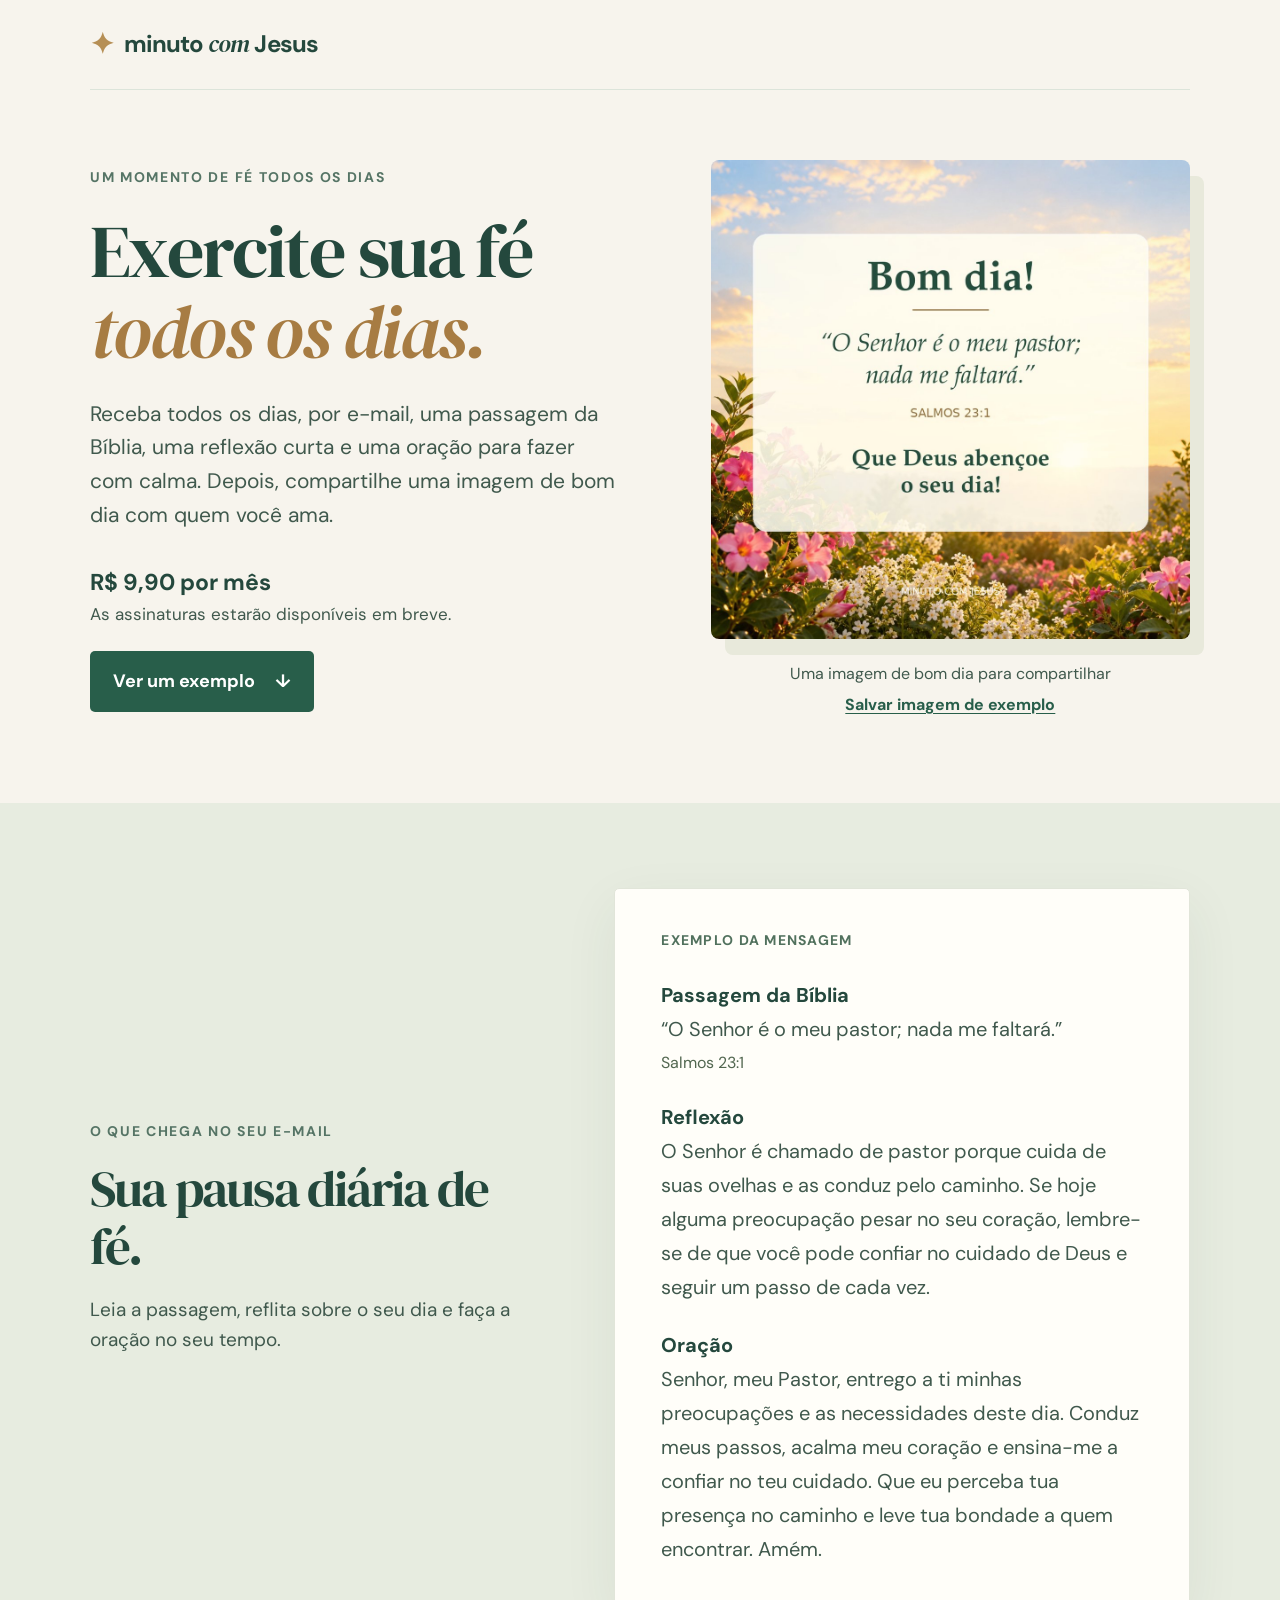
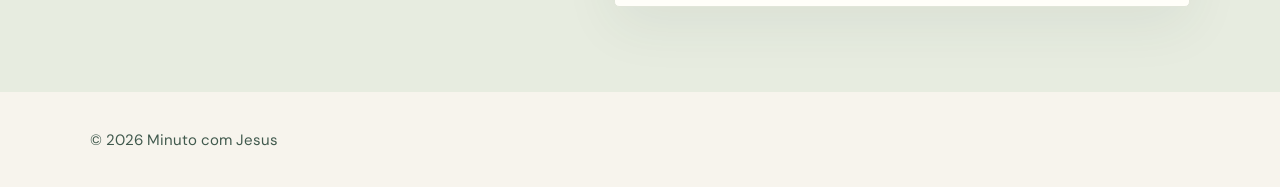
==== site/index.html @ 277a1d7e "Alinha reflexão e oração ao Salmo 23 e amplia exemplo" ====
<!doctype html>
<html lang="pt-BR">
<head>
  <meta charset="utf-8">
  <meta name="viewport" content="width=device-width, initial-scale=1">
  <meta name="theme-color" content="#f7f4ed">
  <meta name="description" content="Exercite sua fé todos os dias com uma passagem da Bíblia, reflexão, oração e imagem de bom dia por e-mail.">
  <meta property="og:type" content="website">
  <meta property="og:title" content="Minuto com Jesus — exercite sua fé todos os dias">
  <meta property="og:description" content="Todos os dias, um momento de fé por e-mail: passagem bíblica, reflexão, oração e imagem de bom dia para compartilhar.">
  <meta property="og:image" content="https://gvstt.github.io/minuto-com-jesus-site/assets/bom-dia-exemplo.jpg">
  <title>Minuto com Jesus — exercite sua fé todos os dias</title>
  <link rel="stylesheet" href="./style.css?v=3">
</head>
<body>
  <a class="skip" href="#conteudo">Ir para o conteúdo</a>
  <header class="header wrap">
    <a class="brand" href="#inicio" aria-label="Minuto com Jesus, início">
      <span class="brand-mark" aria-hidden="true">✦</span>
      <span>minuto <em>com</em> Jesus</span>
    </a>
  </header>

  <main id="conteudo">
    <section class="hero wrap" id="inicio" aria-labelledby="titulo">
      <div class="hero-copy">
        <p class="eyebrow">UM MOMENTO DE FÉ TODOS OS DIAS</p>
        <h1 id="titulo">Exercite sua fé <em>todos os dias.</em></h1>
        <p class="lead">Receba todos os dias, por e-mail, uma passagem da Bíblia, uma reflexão curta e uma oração para fazer com calma. Depois, compartilhe uma imagem de bom dia com quem você ama.</p>
      </div>

      <figure class="visual-preview">
        <img class="visual" src="./assets/bom-dia-exemplo.jpg" width="1080" height="1080" alt="Imagem de bom dia com flores ao amanhecer. O Senhor é o meu pastor; nada me faltará. Salmos 23:1. Que Deus abençoe o seu dia!">
        <figcaption>
          <span>Uma imagem de bom dia para compartilhar</span>
          <a href="./assets/bom-dia-exemplo.jpg" download="minuto-com-jesus-bom-dia.jpg">Salvar imagem de exemplo</a>
        </figcaption>
      </figure>

      <div class="offer">
        <p class="price">R$ 9,90 por mês</p>
        <p class="availability">As assinaturas estarão disponíveis em breve.</p>
        <a class="button" href="#exemplo">Ver um exemplo <span aria-hidden="true">↓</span></a>
      </div>
    </section>

    <section class="sample-section" id="exemplo" aria-labelledby="exemplo-titulo">
      <div class="wrap sample-layout">
        <div class="sample-intro">
          <p class="eyebrow">O QUE CHEGA NO SEU E-MAIL</p>
          <h2 id="exemplo-titulo">Sua pausa diária de fé.</h2>
          <p>Leia a passagem, reflita sobre o seu dia e faça a oração no seu tempo.</p>
        </div>
        <article class="sample-card" aria-label="Exemplo de passagem bíblica, reflexão e oração">
          <p class="sample-label">EXEMPLO DA MENSAGEM</p>
          <p><strong>Passagem da Bíblia</strong><br>“O Senhor é o meu pastor; nada me faltará.” <span class="verse-reference">Salmos 23:1</span></p>
          <p><strong>Reflexão</strong><br>O Senhor é chamado de pastor porque cuida de suas ovelhas e as conduz pelo caminho. Se hoje alguma preocupação pesar no seu coração, lembre-se de que você pode confiar no cuidado de Deus e seguir um passo de cada vez.</p>
          <p><strong>Oração</strong><br>Senhor, meu Pastor, entrego a ti minhas preocupações e as necessidades deste dia. Conduz meus passos, acalma meu coração e ensina-me a confiar no teu cuidado. Que eu perceba tua presença no caminho e leve tua bondade a quem encontrar. Amém.</p>
        </article>
      </div>
    </section>
  </main>

  <footer class="footer wrap">
    <span>© 2026 Minuto com Jesus</span>
  </footer>
</body>
</html>
---- site/style.css ----
@import url('https://fonts.googleapis.com/css2?family=DM+Sans:wght@400;500;600;700&family=DM+Serif+Display:ital@0;1&display=swap');

:root {
  --cream: #f7f4ed;
  --ink: #24483d;
  --muted: #40594d;
  --green: #285e4a;
  --sage: #e7ece0;
}
* { box-sizing: border-box; }
html { scroll-behavior: smooth; }
body {
  margin: 0;
  background: var(--cream);
  color: var(--ink);
  font-family: "DM Sans", Arial, sans-serif;
  line-height: 1.6;
}
a { color: inherit; }
.wrap { width: min(1100px, calc(100% - 48px)); margin-inline: auto; }
.skip { position: absolute; left: -9999px; top: 8px; z-index: 10; background: white; padding: 12px; }
.skip:focus { left: 8px; }
:focus-visible { outline: 3px solid #aa7b3b; outline-offset: 3px; }

.header { min-height: 90px; display: flex; align-items: center; border-bottom: 1px solid #dce4da; }
.brand { display: flex; align-items: center; gap: 11px; text-decoration: none; font-size: 24px; font-weight: 700; letter-spacing: -.04em; }
.brand em { font-family: "DM Serif Display", Georgia, serif; font-weight: 400; }
.brand-mark { color: #b68f55; font-size: 29px; }

.hero {
  display: grid;
  grid-template-columns: minmax(0, 1fr) minmax(0, .9fr);
  grid-template-areas: "copy visual" "offer visual";
  align-content: center;
  align-items: center;
  column-gap: 8%;
  padding-block: 70px 85px;
}
.hero-copy { grid-area: copy; align-self: end; }
.eyebrow { margin: 0; color: #557465; font-size: 14px; font-weight: 700; letter-spacing: .12em; }
h1, h2 { font-family: "DM Serif Display", Georgia, serif; font-weight: 400; letter-spacing: -.035em; }
h1 { max-width: 600px; margin: 24px 0 26px; font-size: clamp(58px, 6vw, 74px); line-height: 1.08; }
h1 em { color: #a77c43; font-weight: 400; }
.lead { max-width: 540px; margin: 0; color: var(--muted); font-size: 21px; line-height: 1.6; }
.visual-preview { grid-area: visual; min-width: 0; margin: 0; }
.visual { display: block; width: 100%; height: auto; aspect-ratio: 1; object-fit: cover; border-radius: 8px; box-shadow: 14px 16px 0 #e8e9db; }
.visual-preview figcaption { display: flex; flex-wrap: wrap; justify-content: center; gap: 5px 16px; margin-top: 22px; color: var(--muted); font-size: 16px; text-align: center; }
.visual-preview figcaption a { color: var(--green); font-weight: 700; text-underline-offset: 3px; }
.offer { grid-area: offer; align-self: start; margin-top: 32px; }
.price { margin: 0; font-size: 23px; font-weight: 700; }
.availability { margin: 0 0 23px; color: var(--muted); font-size: 17px; }
.button { display: inline-flex; align-items: center; gap: 20px; padding: 16px 23px; border-radius: 5px; background: var(--green); color: white; font-size: 18px; font-weight: 700; text-decoration: none; }
.button:hover, .button:focus-visible { background: #174b38; }

.sample-section { background: var(--sage); padding-block: 85px; }
.sample-layout { display: grid; grid-template-columns: .85fr 1.15fr; align-items: center; gap: 9%; }
.sample-intro h2 { margin: 18px 0; font-size: clamp(40px, 4vw, 56px); line-height: 1.13; }
.sample-intro > p:last-child { color: var(--muted); font-size: 19px; }
.sample-card { padding: 40px 46px; border: 1px solid #e1e5d9; border-radius: 5px; background: #fffef9; box-shadow: 0 18px 55px #24483d12; }
.sample-label { margin: 0 0 27px; color: #51715d; font-size: 14px; font-weight: 700; letter-spacing: .09em; }
.sample-card p:not(.sample-label) { margin: 0; color: var(--muted); font-size: 20px; line-height: 1.7; }
.sample-card p + p { margin-top: 24px !important; }
.sample-card strong { color: var(--ink); }
.verse-reference { display: block; margin-top: 3px; color: #526750; font-size: 16px; }
.footer { min-height: 95px; display: flex; align-items: center; color: var(--muted); font-size: 15px; }

@media (max-width: 850px) {
  .hero { grid-template-columns: 1fr; grid-template-areas: "copy" "visual" "offer"; gap: 0; padding-block: 58px 70px; }
  .hero-copy { align-self: auto; }
  .visual-preview { width: min(100%, 520px); justify-self: center; margin-top: 38px; }
  .offer { margin-top: 35px; }
  .sample-layout { grid-template-columns: 1fr; gap: 27px; }
  .sample-card { max-width: 680px; }
}
@media (max-width: 560px) {
  .wrap { width: calc(100% - 36px); }
  .header { min-height: 74px; }
  .brand { font-size: 20px; }
  .hero { padding-block: 43px 63px; }
  h1 { font-size: clamp(48px, 12vw, 62px); }
  .lead { font-size: 19px; }
  .visual { box-shadow: 9px 11px 0 #e8e9db; }
  .visual-preview figcaption { font-size: 17px; }
  .offer { margin-top: 32px; }
  .sample-section { padding-block: 65px; }
  .sample-intro h2 { font-size: 42px; }
  .sample-card { padding: 30px 27px; }
  .sample-card p:not(.sample-label) { font-size: 19px; }
  .footer { min-height: 75px; }
}
@media (prefers-reduced-motion: reduce) {
  html { scroll-behavior: auto; }
}
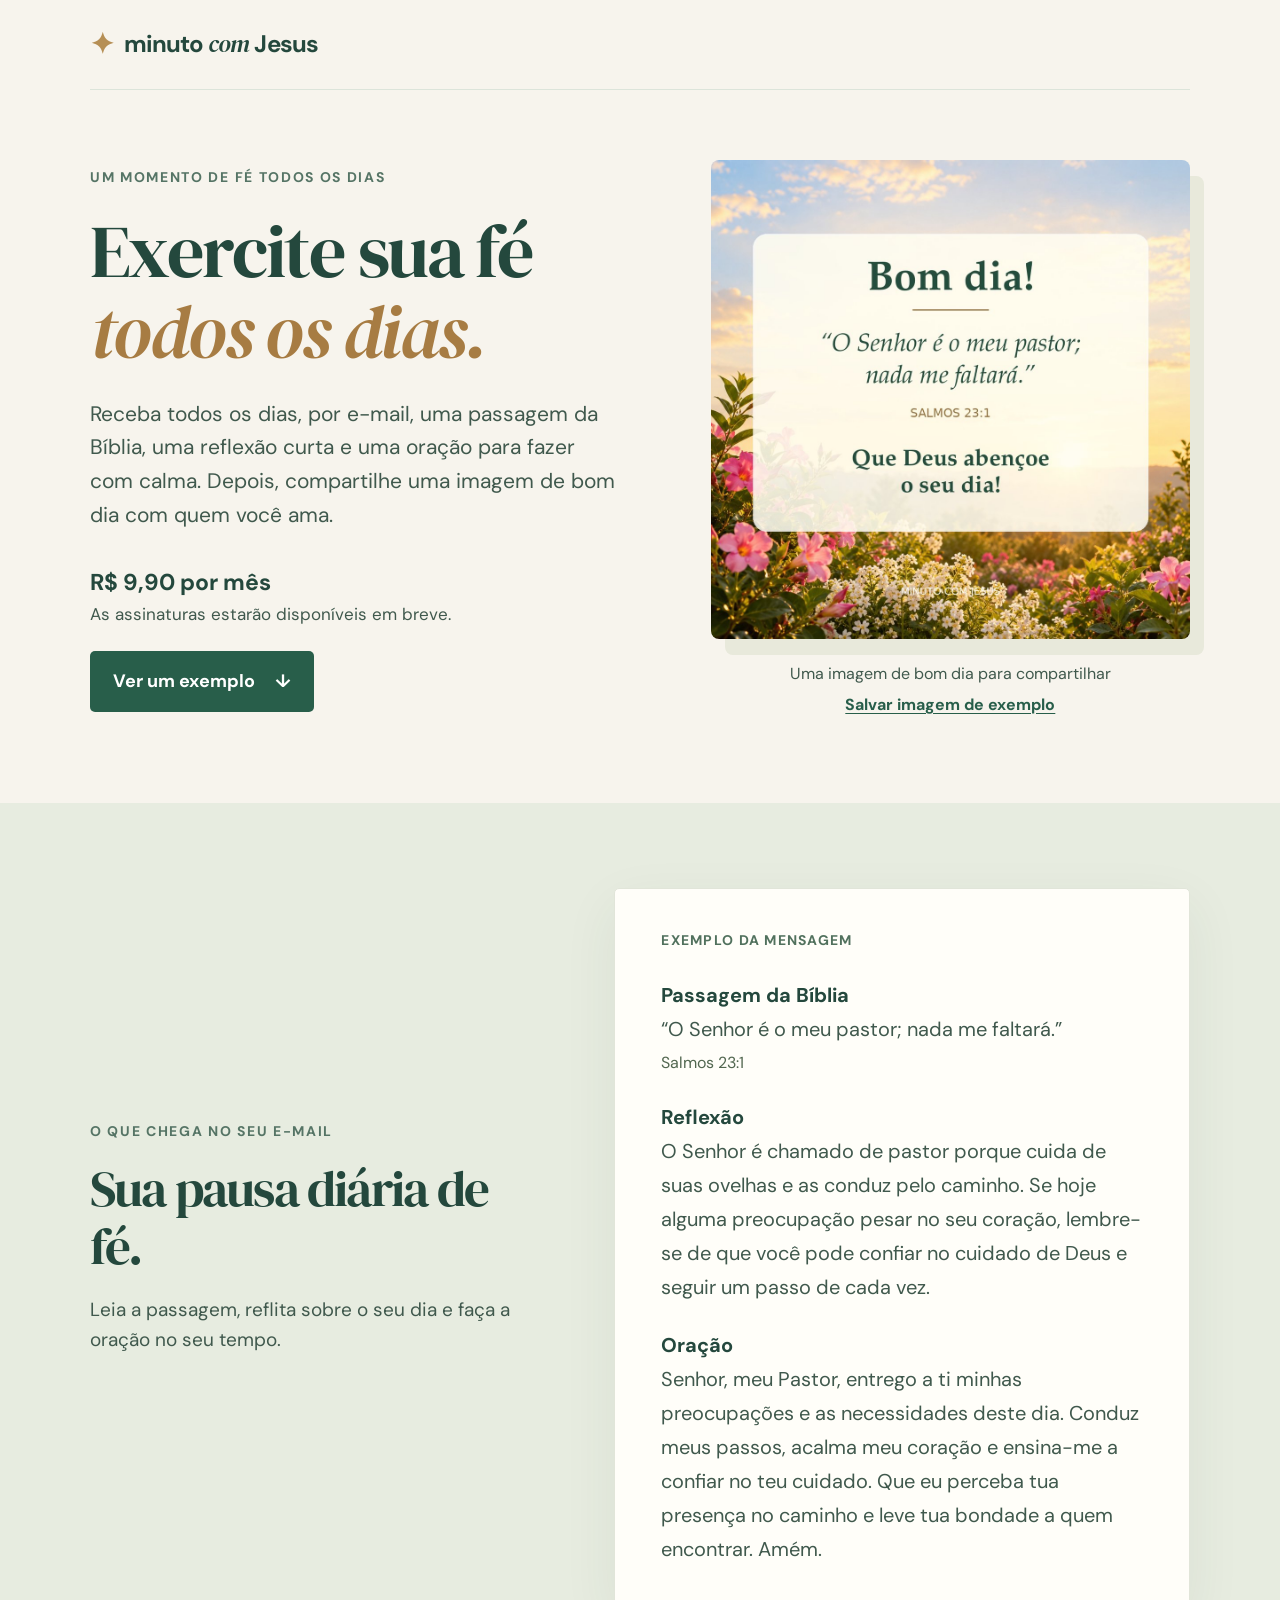
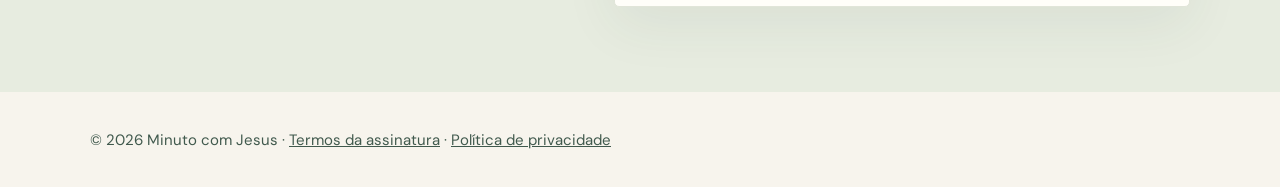
==== commit ff546849: "Publicar termos e privacidade com identificação autorizada" ====
--- a/site/index.html
+++ b/site/index.html
@@ -62,7 +62,7 @@
   </main>
 
   <footer class="footer wrap">
-    <span>© 2026 Minuto com Jesus</span>
+    <span>© 2026 Minuto com Jesus · <a href="termos.html">Termos da assinatura</a> · <a href="privacidade.html">Política de privacidade</a></span>
   </footer>
 </body>
 </html>
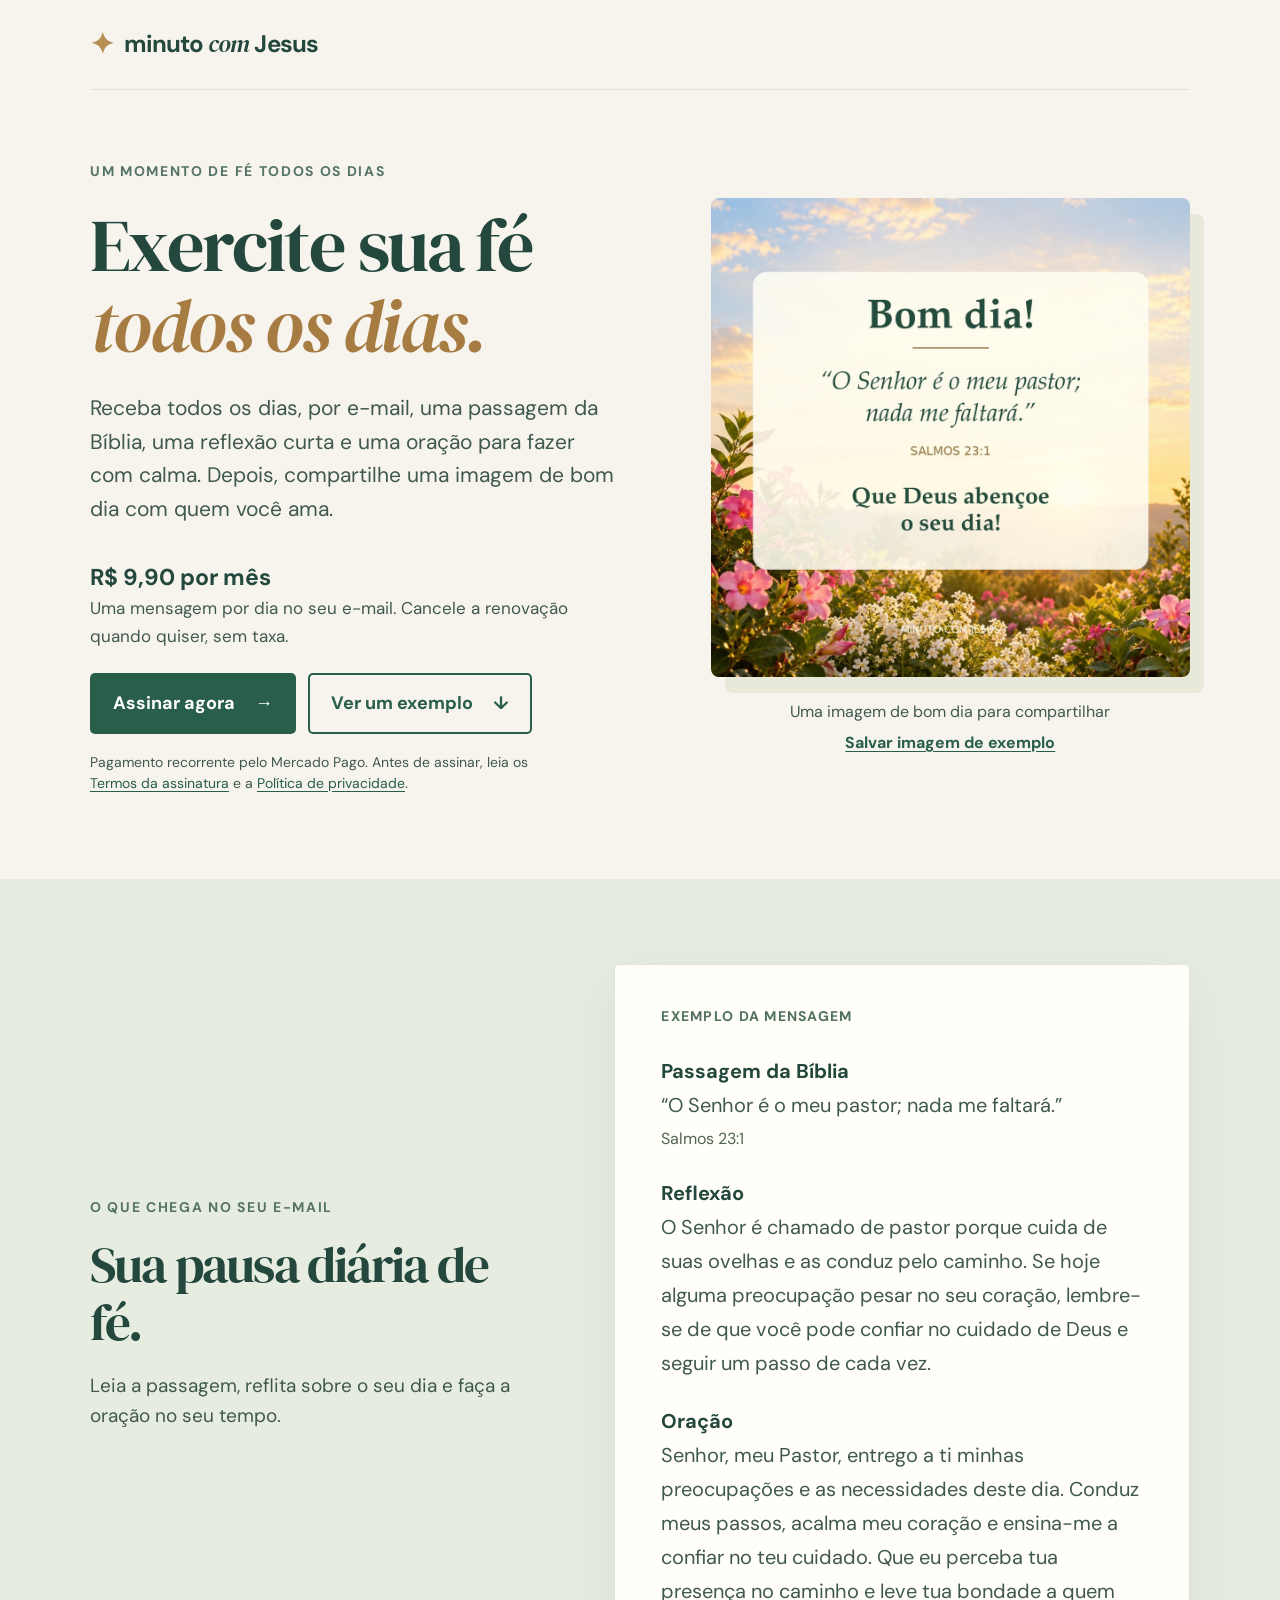
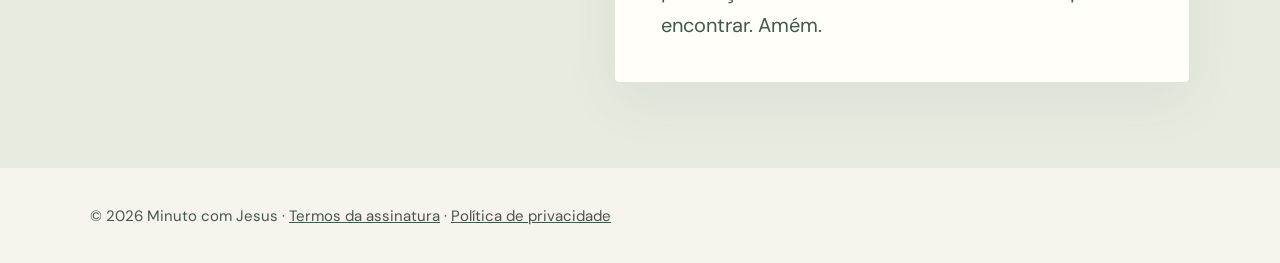
==== commit 5dbeff46: "Botão de assinar na página inicial (não publicar antes da abertura) Co-Authored-By: Claude Opus 5.5 " ====
--- a/site/index.html
+++ b/site/index.html
@@ -10,7 +10,7 @@
   <meta property="og:description" content="Todos os dias, um momento de fé por e-mail: passagem bíblica, reflexão, oração e imagem de bom dia para compartilhar.">
   <meta property="og:image" content="https://gvstt.github.io/minuto-com-jesus-site/assets/bom-dia-exemplo.jpg">
   <title>Minuto com Jesus — exercite sua fé todos os dias</title>
-  <link rel="stylesheet" href="./style.css?v=3">
+  <link rel="stylesheet" href="./style.css?v=4">
 </head>
 <body>
   <a class="skip" href="#conteudo">Ir para o conteúdo</a>
@@ -39,8 +39,12 @@
 
       <div class="offer">
         <p class="price">R$ 9,90 por mês</p>
-        <p class="availability">As assinaturas estarão disponíveis em breve.</p>
-        <a class="button" href="#exemplo">Ver um exemplo <span aria-hidden="true">↓</span></a>
+        <p class="availability">Uma mensagem por dia no seu e-mail. Cancele a renovação quando quiser, sem taxa.</p>
+        <div class="actions">
+          <a class="button" href="https://jaas-assinaturas-production.jaas-cadastro-test.workers.dev/cadastro">Assinar agora <span aria-hidden="true">→</span></a>
+          <a class="button button-secondary" href="#exemplo">Ver um exemplo <span aria-hidden="true">↓</span></a>
+        </div>
+        <p class="fine-print">Pagamento recorrente pelo Mercado Pago. Antes de assinar, leia os <a href="termos.html">Termos da assinatura</a> e a <a href="privacidade.html">Política de privacidade</a>.</p>
       </div>
     </section>
 
--- a/site/style.css
+++ b/site/style.css
@@ -1,5 +1,7 @@
-@import url('https://fonts.googleapis.com/css2?family=DM+Sans:wght@400;500;600;700&family=DM+Serif+Display:ital@0;1&display=swap');
-
+/* Fontes servidas pelo próprio site (A19): nenhuma requisição a terceiros antes do cadastro. Licença OFL em assets/fonts/. */
+@font-face{font-family:"DM Sans";font-style:normal;font-weight:100 1000;font-display:swap;src:url(assets/fonts/dm-sans-latin-wght-normal.woff2) format("woff2")}
+@font-face{font-family:"DM Serif Display";font-style:normal;font-weight:400;font-display:swap;src:url(assets/fonts/dm-serif-display-latin-400-normal.woff2) format("woff2")}
+@font-face{font-family:"DM Serif Display";font-style:italic;font-weight:400;font-display:swap;src:url(assets/fonts/dm-serif-display-latin-400-italic.woff2) format("woff2")}
 :root {
   --cream: #f7f4ed;
   --ink: #24483d;
@@ -51,6 +53,11 @@
 .availability { margin: 0 0 23px; color: var(--muted); font-size: 17px; }
 .button { display: inline-flex; align-items: center; gap: 20px; padding: 16px 23px; border-radius: 5px; background: var(--green); color: white; font-size: 18px; font-weight: 700; text-decoration: none; }
 .button:hover, .button:focus-visible { background: #174b38; }
+.actions { display: flex; flex-wrap: wrap; gap: 12px; }
+.button-secondary { background: transparent; color: var(--green); box-shadow: inset 0 0 0 2px var(--green); }
+.button-secondary:hover, .button-secondary:focus-visible { background: #e8e9db; }
+.fine-print { max-width: 460px; margin: 18px 0 0; color: var(--muted); font-size: 14px; line-height: 1.5; }
+.fine-print a { color: var(--green); text-underline-offset: 3px; }
 
 .sample-section { background: var(--sage); padding-block: 85px; }
 .sample-layout { display: grid; grid-template-columns: .85fr 1.15fr; align-items: center; gap: 9%; }
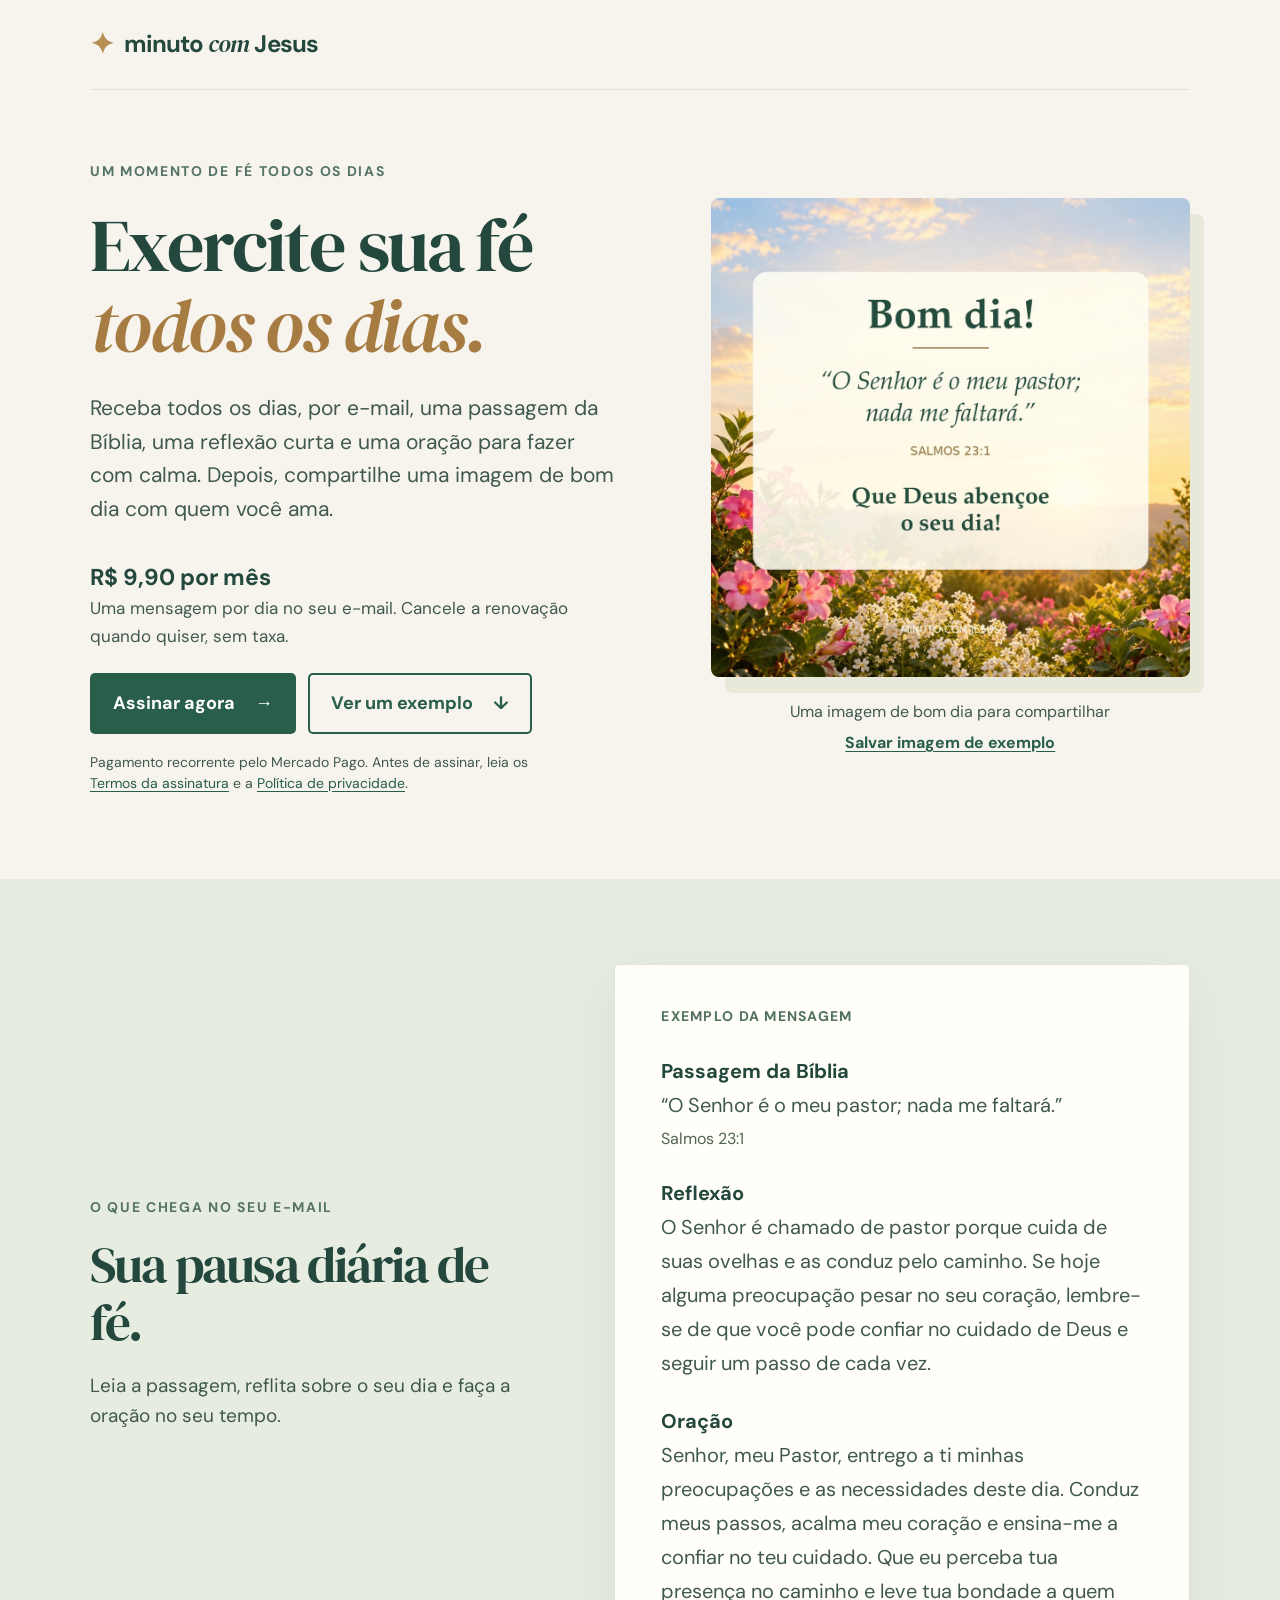
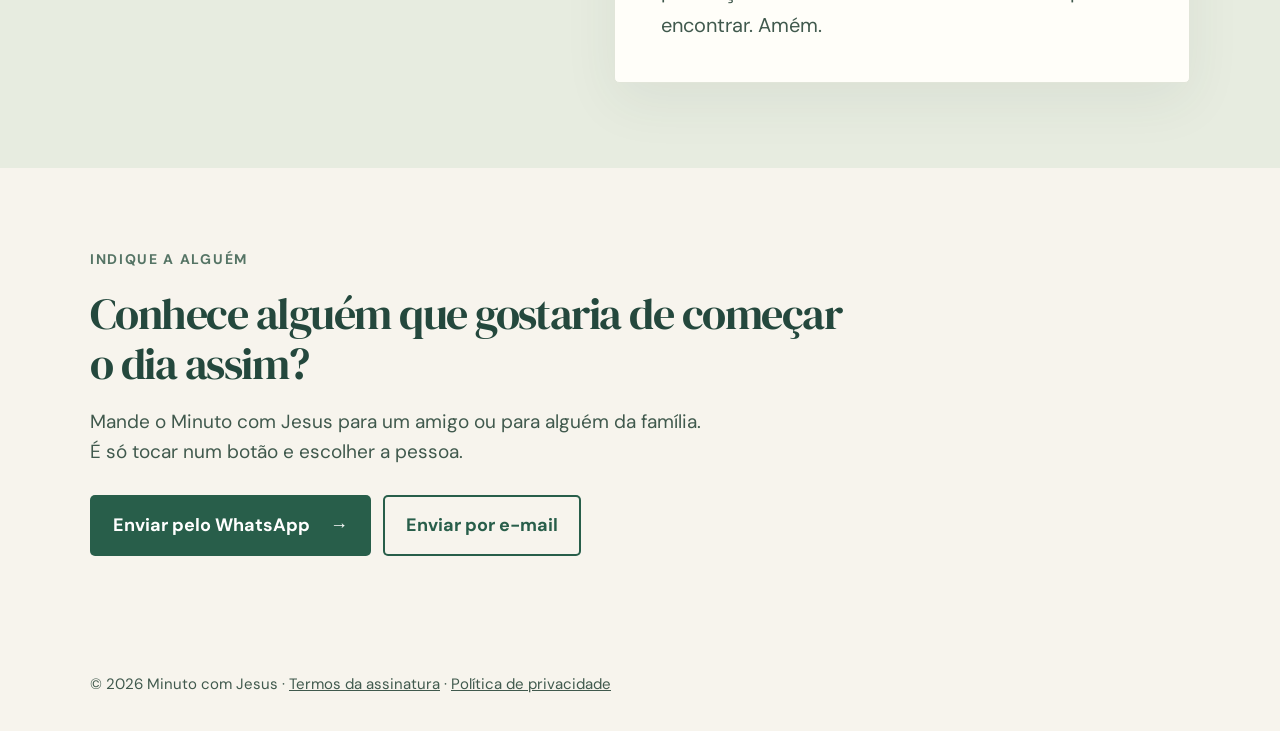
==== commit fa4974af: "Indique a alguém: compartilhar o site pelo WhatsApp ou por e-mail Sem script, sem rastreamento e sem" ====
--- a/site/index.html
+++ b/site/index.html
@@ -10,7 +10,7 @@
   <meta property="og:description" content="Todos os dias, um momento de fé por e-mail: passagem bíblica, reflexão, oração e imagem de bom dia para compartilhar.">
   <meta property="og:image" content="https://gvstt.github.io/minuto-com-jesus-site/assets/bom-dia-exemplo.jpg">
   <title>Minuto com Jesus — exercite sua fé todos os dias</title>
-  <link rel="stylesheet" href="./style.css?v=4">
+  <link rel="stylesheet" href="./style.css?v=5">
 </head>
 <body>
   <a class="skip" href="#conteudo">Ir para o conteúdo</a>
@@ -63,6 +63,16 @@
         </article>
       </div>
     </section>
+
+    <section class="share-section wrap" id="indicar" aria-labelledby="indicar-titulo">
+      <p class="eyebrow">INDIQUE A ALGUÉM</p>
+      <h2 id="indicar-titulo">Conhece alguém que gostaria de começar o dia assim?</h2>
+      <p>Mande o Minuto com Jesus para um amigo ou para alguém da família. É só tocar num botão e escolher a pessoa.</p>
+      <div class="actions">
+        <a class="button" href="https://wa.me/?text=Conheci%20o%20Minuto%20com%20Jesus%3A%20todo%20dia%20chega%20no%20e-mail%20uma%20passagem%20da%20B%C3%ADblia%2C%20uma%20reflex%C3%A3o%20curta%20e%20uma%20ora%C3%A7%C3%A3o.%20Achei%20que%20voc%C3%AA%20ia%20gostar%3A%20https%3A//minutocomjesus.com.br/" rel="noopener" target="_blank">Enviar pelo WhatsApp <span aria-hidden="true">→</span></a>
+        <a class="button button-secondary" href="mailto:?subject=Um%20momento%20de%20f%C3%A9%20todos%20os%20dias&amp;body=Conheci%20o%20Minuto%20com%20Jesus%3A%20todo%20dia%20chega%20no%20e-mail%20uma%20passagem%20da%20B%C3%ADblia%2C%20uma%20reflex%C3%A3o%20curta%20e%20uma%20ora%C3%A7%C3%A3o.%20Achei%20que%20voc%C3%AA%20ia%20gostar%3A%20https%3A//minutocomjesus.com.br/">Enviar por e-mail</a>
+      </div>
+    </section>
   </main>
 
   <footer class="footer wrap">
--- a/site/style.css
+++ b/site/style.css
@@ -69,6 +69,9 @@
 .sample-card p + p { margin-top: 24px !important; }
 .sample-card strong { color: var(--ink); }
 .verse-reference { display: block; margin-top: 3px; color: #526750; font-size: 16px; }
+.share-section { padding-block: 80px; }
+.share-section h2 { max-width: 760px; margin: 18px 0; font-size: clamp(34px, 3.4vw, 46px); line-height: 1.15; }
+.share-section > p:not(.eyebrow) { max-width: 620px; margin: 0 0 28px; color: var(--muted); font-size: 19px; }
 .footer { min-height: 95px; display: flex; align-items: center; color: var(--muted); font-size: 15px; }
 
 @media (max-width: 850px) {
@@ -93,6 +96,8 @@
   .sample-intro h2 { font-size: 42px; }
   .sample-card { padding: 30px 27px; }
   .sample-card p:not(.sample-label) { font-size: 19px; }
+  .share-section { padding-block: 60px; }
+  .share-section h2 { font-size: 34px; }
   .footer { min-height: 75px; }
 }
 @media (prefers-reduced-motion: reduce) {
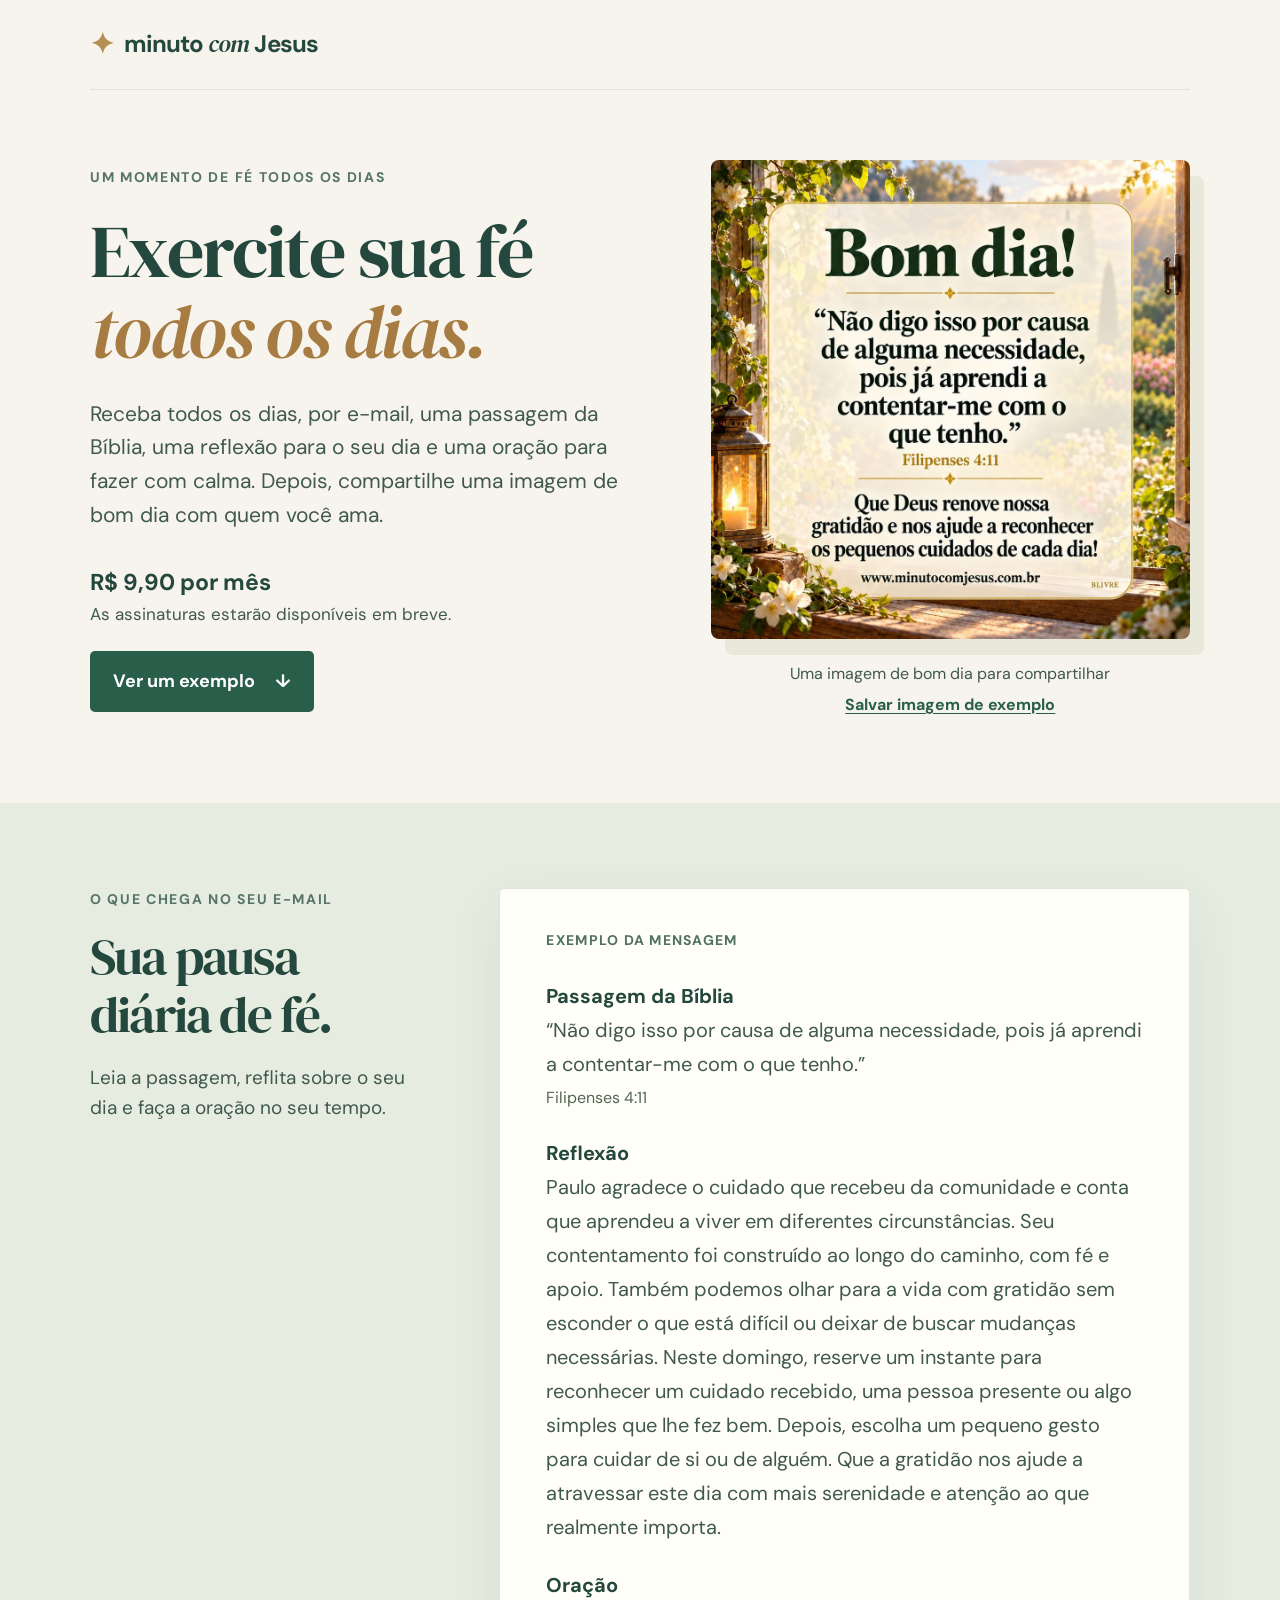
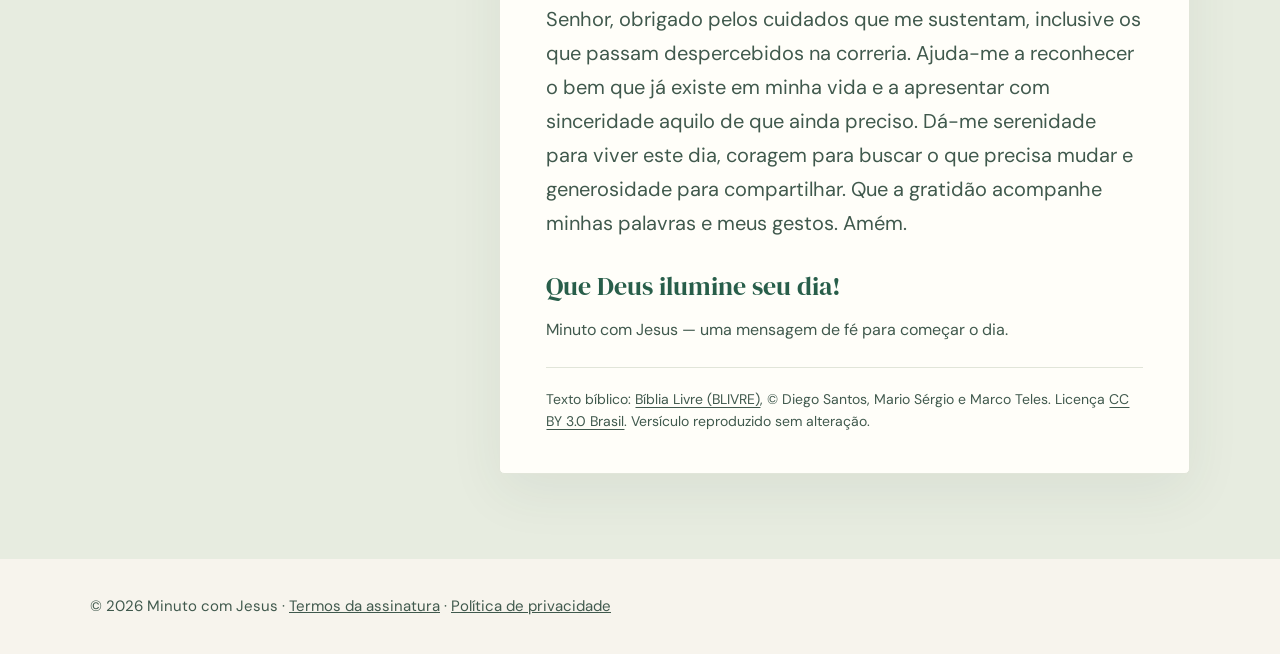
==== commit be468898: "Atualiza exemplo com arte fotográfica e mensagem aprovada de Filipenses 4:11" ====
--- a/site/index.html
+++ b/site/index.html
@@ -8,9 +8,9 @@
   <meta property="og:type" content="website">
   <meta property="og:title" content="Minuto com Jesus — exercite sua fé todos os dias">
   <meta property="og:description" content="Todos os dias, um momento de fé por e-mail: passagem bíblica, reflexão, oração e imagem de bom dia para compartilhar.">
-  <meta property="og:image" content="https://gvstt.github.io/minuto-com-jesus-site/assets/bom-dia-exemplo.jpg">
+  <meta property="og:image" content="https://minutocomjesus.com.br/assets/bom-dia-exemplo-filipenses-4-11.jpg">
   <title>Minuto com Jesus — exercite sua fé todos os dias</title>
-  <link rel="stylesheet" href="./style.css?v=5">
+  <link rel="stylesheet" href="./style.css?v=20261024">
 </head>
 <body>
   <a class="skip" href="#conteudo">Ir para o conteúdo</a>
@@ -26,25 +26,21 @@
       <div class="hero-copy">
         <p class="eyebrow">UM MOMENTO DE FÉ TODOS OS DIAS</p>
         <h1 id="titulo">Exercite sua fé <em>todos os dias.</em></h1>
-        <p class="lead">Receba todos os dias, por e-mail, uma passagem da Bíblia, uma reflexão curta e uma oração para fazer com calma. Depois, compartilhe uma imagem de bom dia com quem você ama.</p>
+        <p class="lead">Receba todos os dias, por e-mail, uma passagem da Bíblia, uma reflexão para o seu dia e uma oração para fazer com calma. Depois, compartilhe uma imagem de bom dia com quem você ama.</p>
       </div>
 
       <figure class="visual-preview">
-        <img class="visual" src="./assets/bom-dia-exemplo.jpg" width="1080" height="1080" alt="Imagem de bom dia com flores ao amanhecer. O Senhor é o meu pastor; nada me faltará. Salmos 23:1. Que Deus abençoe o seu dia!">
+        <img class="visual" src="./assets/bom-dia-exemplo-filipenses-4-11.jpg" width="1080" height="1080" alt="Card de bom dia: Filipenses 4:11. Não digo isso por causa de alguma necessidade, pois já aprendi a contentar-me com o que tenho. Que Deus renove nossa gratidão e nos ajude a reconhecer os pequenos cuidados de cada dia! www.minutocomjesus.com.br.">
         <figcaption>
           <span>Uma imagem de bom dia para compartilhar</span>
-          <a href="./assets/bom-dia-exemplo.jpg" download="minuto-com-jesus-bom-dia.jpg">Salvar imagem de exemplo</a>
+          <a href="./assets/bom-dia-exemplo-filipenses-4-11.jpg" download="minuto-com-jesus-bom-dia.jpg">Salvar imagem de exemplo</a>
         </figcaption>
       </figure>
 
       <div class="offer">
         <p class="price">R$ 9,90 por mês</p>
-        <p class="availability">Uma mensagem por dia no seu e-mail. Cancele a renovação quando quiser, sem taxa.</p>
-        <div class="actions">
-          <a class="button" href="https://jaas-assinaturas-production.jaas-cadastro-test.workers.dev/cadastro">Assinar agora <span aria-hidden="true">→</span></a>
-          <a class="button button-secondary" href="#exemplo">Ver um exemplo <span aria-hidden="true">↓</span></a>
-        </div>
-        <p class="fine-print">Pagamento recorrente pelo Mercado Pago. Antes de assinar, leia os <a href="termos.html">Termos da assinatura</a> e a <a href="privacidade.html">Política de privacidade</a>.</p>
+        <p class="availability">As assinaturas estarão disponíveis em breve.</p>
+        <a class="button" href="#exemplo">Ver um exemplo <span aria-hidden="true">↓</span></a>
       </div>
     </section>
 
@@ -57,20 +53,13 @@
         </div>
         <article class="sample-card" aria-label="Exemplo de passagem bíblica, reflexão e oração">
           <p class="sample-label">EXEMPLO DA MENSAGEM</p>
-          <p><strong>Passagem da Bíblia</strong><br>“O Senhor é o meu pastor; nada me faltará.” <span class="verse-reference">Salmos 23:1</span></p>
-          <p><strong>Reflexão</strong><br>O Senhor é chamado de pastor porque cuida de suas ovelhas e as conduz pelo caminho. Se hoje alguma preocupação pesar no seu coração, lembre-se de que você pode confiar no cuidado de Deus e seguir um passo de cada vez.</p>
-          <p><strong>Oração</strong><br>Senhor, meu Pastor, entrego a ti minhas preocupações e as necessidades deste dia. Conduz meus passos, acalma meu coração e ensina-me a confiar no teu cuidado. Que eu perceba tua presença no caminho e leve tua bondade a quem encontrar. Amém.</p>
+          <p><strong>Passagem da Bíblia</strong><br>“Não digo isso por causa de alguma necessidade, pois já aprendi a contentar-me com o que tenho.” <span class="verse-reference">Filipenses 4:11</span></p>
+          <p><strong>Reflexão</strong><br>Paulo agradece o cuidado que recebeu da comunidade e conta que aprendeu a viver em diferentes circunstâncias. Seu contentamento foi construído ao longo do caminho, com fé e apoio. Também podemos olhar para a vida com gratidão sem esconder o que está difícil ou deixar de buscar mudanças necessárias. Neste domingo, reserve um instante para reconhecer um cuidado recebido, uma pessoa presente ou algo simples que lhe fez bem. Depois, escolha um pequeno gesto para cuidar de si ou de alguém. Que a gratidão nos ajude a atravessar este dia com mais serenidade e atenção ao que realmente importa.</p>
+          <p><strong>Oração</strong><br>Senhor, obrigado pelos cuidados que me sustentam, inclusive os que passam despercebidos na correria. Ajuda-me a reconhecer o bem que já existe em minha vida e a apresentar com sinceridade aquilo de que ainda preciso. Dá-me serenidade para viver este dia, coragem para buscar o que precisa mudar e generosidade para compartilhar. Que a gratidão acompanhe minhas palavras e meus gestos. Amém.</p>
+          <p class="sample-closing">Que Deus ilumine seu dia!</p>
+          <p class="sample-signature">Minuto com Jesus — uma mensagem de fé para começar o dia.</p>
+          <p class="sample-source">Texto bíblico: <a href="https://github.com/blivre/BibliaLivre/blob/a315a15e9f4d01883b62206fe441d57762f126b3/textos/f4/tr/fil.txt">Bíblia Livre (BLIVRE)</a>, © Diego Santos, Mario Sérgio e Marco Teles. Licença <a href="https://creativecommons.org/licenses/by/3.0/br/">CC BY 3.0 Brasil</a>. Versículo reproduzido sem alteração.</p>
         </article>
-      </div>
-    </section>
-
-    <section class="share-section wrap" id="indicar" aria-labelledby="indicar-titulo">
-      <p class="eyebrow">INDIQUE A ALGUÉM</p>
-      <h2 id="indicar-titulo">Conhece alguém que gostaria de começar o dia assim?</h2>
-      <p>Mande o Minuto com Jesus para um amigo ou para alguém da família. É só tocar num botão e escolher a pessoa.</p>
-      <div class="actions">
-        <a class="button" href="https://wa.me/?text=Conheci%20o%20Minuto%20com%20Jesus%3A%20todo%20dia%20chega%20no%20e-mail%20uma%20passagem%20da%20B%C3%ADblia%2C%20uma%20reflex%C3%A3o%20curta%20e%20uma%20ora%C3%A7%C3%A3o.%20Achei%20que%20voc%C3%AA%20ia%20gostar%3A%20https%3A//minutocomjesus.com.br/" rel="noopener" target="_blank">Enviar pelo WhatsApp <span aria-hidden="true">→</span></a>
-        <a class="button button-secondary" href="mailto:?subject=Um%20momento%20de%20f%C3%A9%20todos%20os%20dias&amp;body=Conheci%20o%20Minuto%20com%20Jesus%3A%20todo%20dia%20chega%20no%20e-mail%20uma%20passagem%20da%20B%C3%ADblia%2C%20uma%20reflex%C3%A3o%20curta%20e%20uma%20ora%C3%A7%C3%A3o.%20Achei%20que%20voc%C3%AA%20ia%20gostar%3A%20https%3A//minutocomjesus.com.br/">Enviar por e-mail</a>
       </div>
     </section>
   </main>
--- a/site/style.css
+++ b/site/style.css
@@ -53,25 +53,21 @@
 .availability { margin: 0 0 23px; color: var(--muted); font-size: 17px; }
 .button { display: inline-flex; align-items: center; gap: 20px; padding: 16px 23px; border-radius: 5px; background: var(--green); color: white; font-size: 18px; font-weight: 700; text-decoration: none; }
 .button:hover, .button:focus-visible { background: #174b38; }
-.actions { display: flex; flex-wrap: wrap; gap: 12px; }
-.button-secondary { background: transparent; color: var(--green); box-shadow: inset 0 0 0 2px var(--green); }
-.button-secondary:hover, .button-secondary:focus-visible { background: #e8e9db; }
-.fine-print { max-width: 460px; margin: 18px 0 0; color: var(--muted); font-size: 14px; line-height: 1.5; }
-.fine-print a { color: var(--green); text-underline-offset: 3px; }
 
 .sample-section { background: var(--sage); padding-block: 85px; }
-.sample-layout { display: grid; grid-template-columns: .85fr 1.15fr; align-items: center; gap: 9%; }
+.sample-layout { display: grid; grid-template-columns: .65fr 1.35fr; align-items: start; gap: 7%; }
 .sample-intro h2 { margin: 18px 0; font-size: clamp(40px, 4vw, 56px); line-height: 1.13; }
 .sample-intro > p:last-child { color: var(--muted); font-size: 19px; }
 .sample-card { padding: 40px 46px; border: 1px solid #e1e5d9; border-radius: 5px; background: #fffef9; box-shadow: 0 18px 55px #24483d12; }
-.sample-label { margin: 0 0 27px; color: #51715d; font-size: 14px; font-weight: 700; letter-spacing: .09em; }
-.sample-card p:not(.sample-label) { margin: 0; color: var(--muted); font-size: 20px; line-height: 1.7; }
-.sample-card p + p { margin-top: 24px !important; }
+.sample-card .sample-label { margin: 0 0 27px; color: #51715d; font-size: 14px; font-weight: 700; letter-spacing: .09em; }
+.sample-card p { margin: 0; color: var(--muted); font-size: 20px; line-height: 1.7; }
+.sample-card p + p { margin-top: 24px; }
 .sample-card strong { color: var(--ink); }
+.sample-card .sample-closing { color: var(--green); font-family: "DM Serif Display", Georgia, serif; font-size: 26px; }
+.sample-card .sample-signature { margin-top: 8px; font-size: 16px; }
+.sample-card .sample-source { padding-top: 20px; border-top: 1px solid #e1e5d9; font-size: 14px; line-height: 1.6; }
+.sample-source a { text-underline-offset: 3px; }
 .verse-reference { display: block; margin-top: 3px; color: #526750; font-size: 16px; }
-.share-section { padding-block: 80px; }
-.share-section h2 { max-width: 760px; margin: 18px 0; font-size: clamp(34px, 3.4vw, 46px); line-height: 1.15; }
-.share-section > p:not(.eyebrow) { max-width: 620px; margin: 0 0 28px; color: var(--muted); font-size: 19px; }
 .footer { min-height: 95px; display: flex; align-items: center; color: var(--muted); font-size: 15px; }
 
 @media (max-width: 850px) {
@@ -95,9 +91,7 @@
   .sample-section { padding-block: 65px; }
   .sample-intro h2 { font-size: 42px; }
   .sample-card { padding: 30px 27px; }
-  .sample-card p:not(.sample-label) { font-size: 19px; }
-  .share-section { padding-block: 60px; }
-  .share-section h2 { font-size: 34px; }
+  .sample-card p { font-size: 19px; }
   .footer { min-height: 75px; }
 }
 @media (prefers-reduced-motion: reduce) {
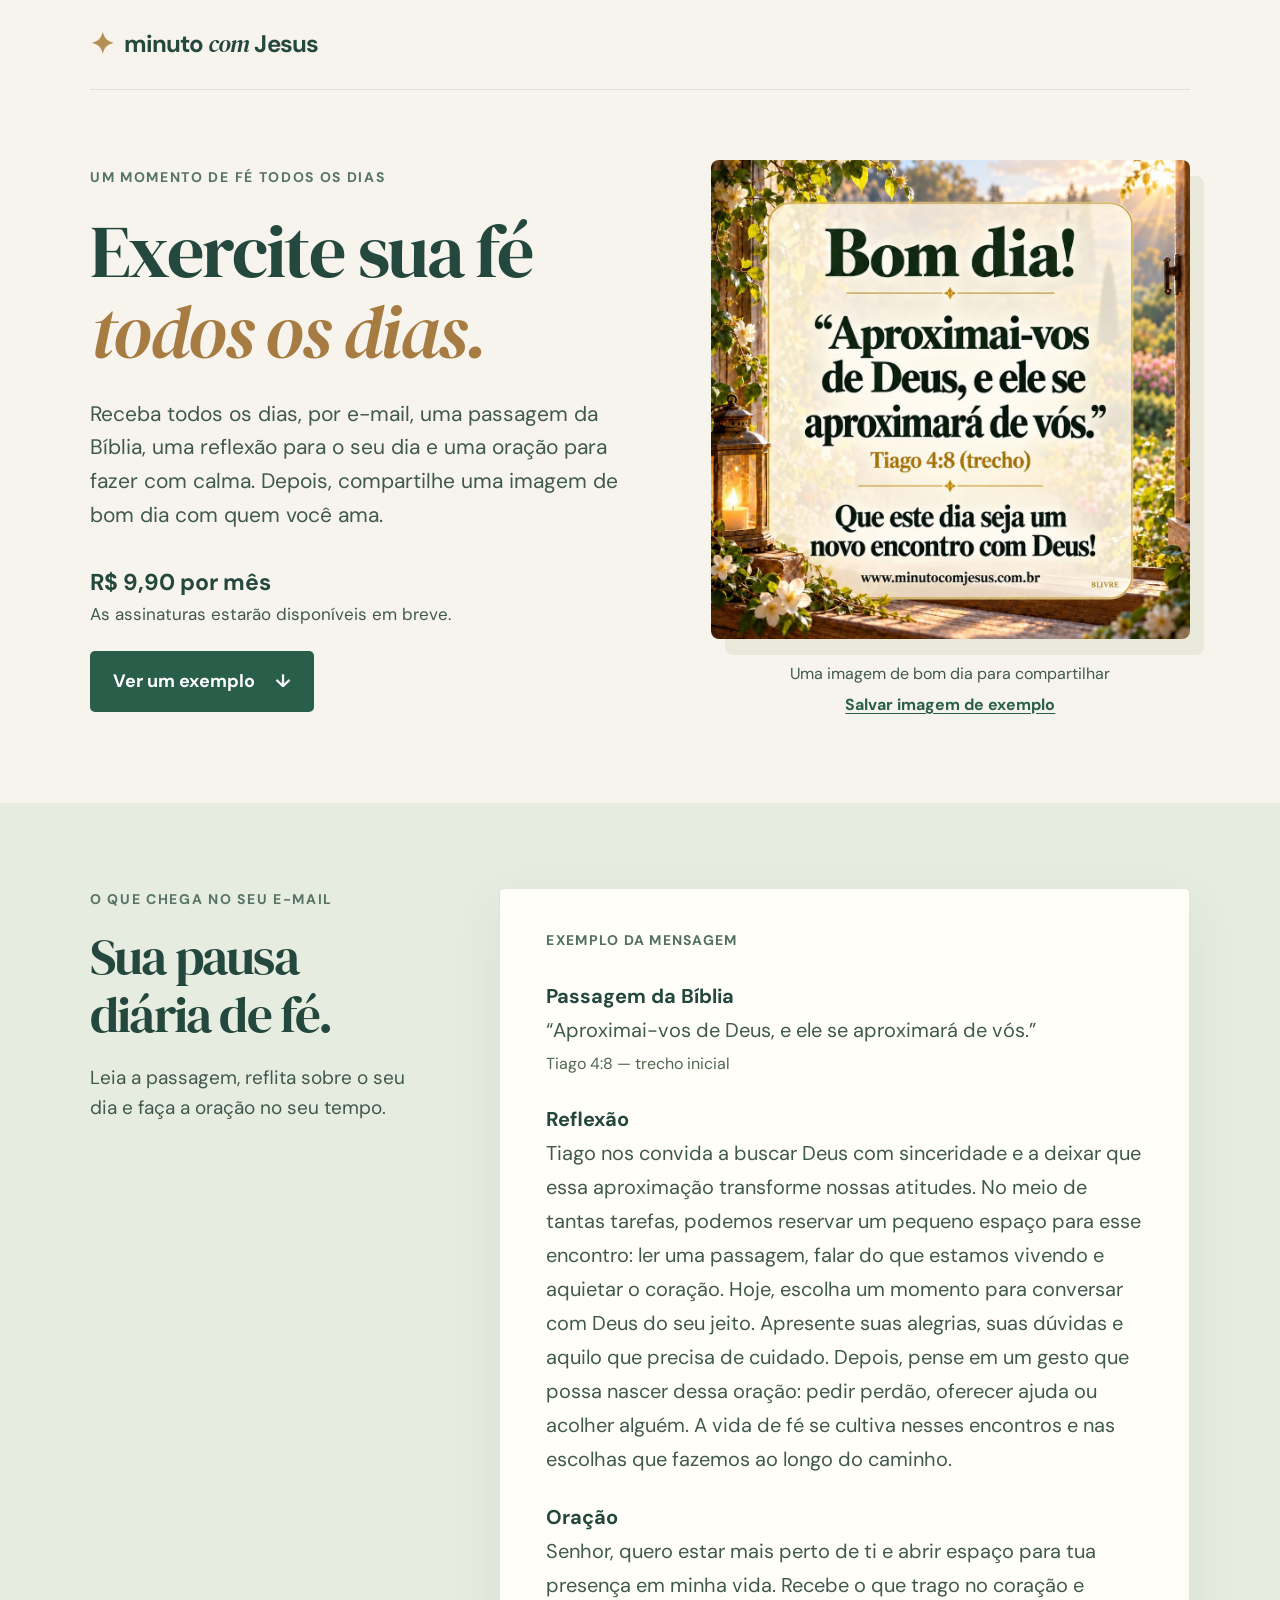
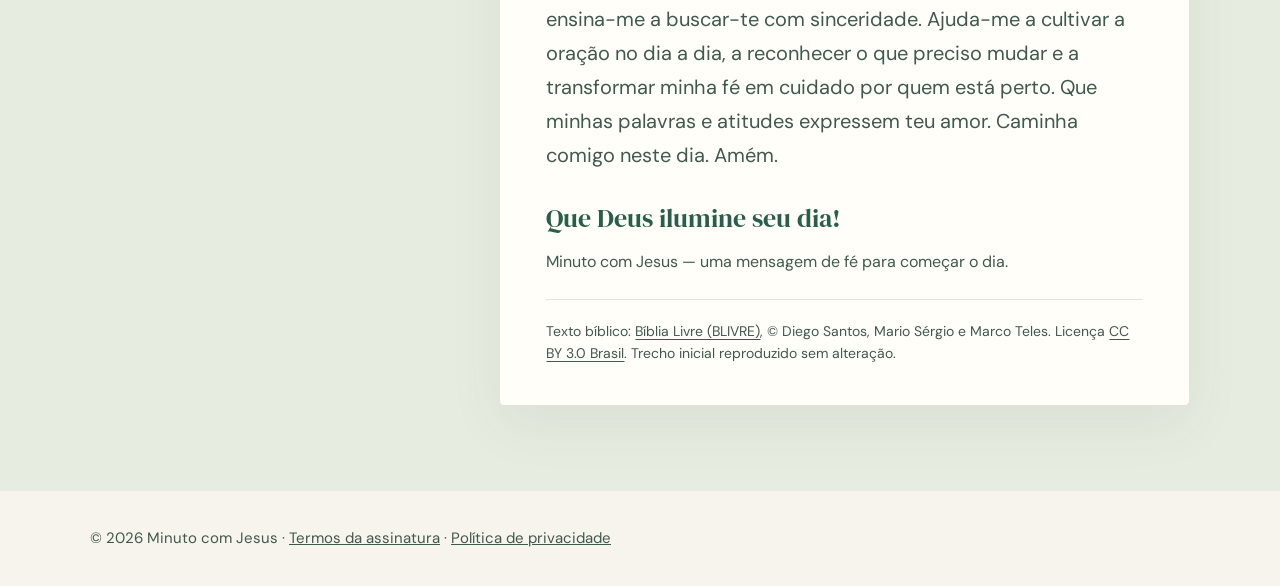
==== commit 5fd9c97e: "Usa Tiago 4:8 na imagem e na mensagem de exemplo do site" ====
--- a/site/index.html
+++ b/site/index.html
@@ -8,7 +8,7 @@
   <meta property="og:type" content="website">
   <meta property="og:title" content="Minuto com Jesus — exercite sua fé todos os dias">
   <meta property="og:description" content="Todos os dias, um momento de fé por e-mail: passagem bíblica, reflexão, oração e imagem de bom dia para compartilhar.">
-  <meta property="og:image" content="https://minutocomjesus.com.br/assets/bom-dia-exemplo-filipenses-4-11.jpg">
+  <meta property="og:image" content="https://minutocomjesus.com.br/assets/bom-dia-exemplo-tiago-4-8.jpg">
   <title>Minuto com Jesus — exercite sua fé todos os dias</title>
   <link rel="stylesheet" href="./style.css?v=20261024">
 </head>
@@ -30,10 +30,10 @@
       </div>
 
       <figure class="visual-preview">
-        <img class="visual" src="./assets/bom-dia-exemplo-filipenses-4-11.jpg" width="1080" height="1080" alt="Card de bom dia: Filipenses 4:11. Não digo isso por causa de alguma necessidade, pois já aprendi a contentar-me com o que tenho. Que Deus renove nossa gratidão e nos ajude a reconhecer os pequenos cuidados de cada dia! www.minutocomjesus.com.br.">
+        <img class="visual" src="./assets/bom-dia-exemplo-tiago-4-8.jpg" width="1080" height="1080" alt="Card de bom dia com jardim ao amanhecer, cartão creme e detalhes verdes e dourados. Aproximai-vos de Deus, e ele se aproximará de vós. Tiago 4:8 (trecho inicial). Que este dia seja um novo encontro com Deus! www.minutocomjesus.com.br.">
         <figcaption>
           <span>Uma imagem de bom dia para compartilhar</span>
-          <a href="./assets/bom-dia-exemplo-filipenses-4-11.jpg" download="minuto-com-jesus-bom-dia.jpg">Salvar imagem de exemplo</a>
+          <a href="./assets/bom-dia-exemplo-tiago-4-8.jpg" download="minuto-com-jesus-bom-dia.jpg">Salvar imagem de exemplo</a>
         </figcaption>
       </figure>
 
@@ -53,12 +53,12 @@
         </div>
         <article class="sample-card" aria-label="Exemplo de passagem bíblica, reflexão e oração">
           <p class="sample-label">EXEMPLO DA MENSAGEM</p>
-          <p><strong>Passagem da Bíblia</strong><br>“Não digo isso por causa de alguma necessidade, pois já aprendi a contentar-me com o que tenho.” <span class="verse-reference">Filipenses 4:11</span></p>
-          <p><strong>Reflexão</strong><br>Paulo agradece o cuidado que recebeu da comunidade e conta que aprendeu a viver em diferentes circunstâncias. Seu contentamento foi construído ao longo do caminho, com fé e apoio. Também podemos olhar para a vida com gratidão sem esconder o que está difícil ou deixar de buscar mudanças necessárias. Neste domingo, reserve um instante para reconhecer um cuidado recebido, uma pessoa presente ou algo simples que lhe fez bem. Depois, escolha um pequeno gesto para cuidar de si ou de alguém. Que a gratidão nos ajude a atravessar este dia com mais serenidade e atenção ao que realmente importa.</p>
-          <p><strong>Oração</strong><br>Senhor, obrigado pelos cuidados que me sustentam, inclusive os que passam despercebidos na correria. Ajuda-me a reconhecer o bem que já existe em minha vida e a apresentar com sinceridade aquilo de que ainda preciso. Dá-me serenidade para viver este dia, coragem para buscar o que precisa mudar e generosidade para compartilhar. Que a gratidão acompanhe minhas palavras e meus gestos. Amém.</p>
+          <p><strong>Passagem da Bíblia</strong><br>“Aproximai-vos de Deus, e ele se aproximará de vós.” <span class="verse-reference">Tiago 4:8 — trecho inicial</span></p>
+          <p><strong>Reflexão</strong><br>Tiago nos convida a buscar Deus com sinceridade e a deixar que essa aproximação transforme nossas atitudes. No meio de tantas tarefas, podemos reservar um pequeno espaço para esse encontro: ler uma passagem, falar do que estamos vivendo e aquietar o coração. Hoje, escolha um momento para conversar com Deus do seu jeito. Apresente suas alegrias, suas dúvidas e aquilo que precisa de cuidado. Depois, pense em um gesto que possa nascer dessa oração: pedir perdão, oferecer ajuda ou acolher alguém. A vida de fé se cultiva nesses encontros e nas escolhas que fazemos ao longo do caminho.</p>
+          <p><strong>Oração</strong><br>Senhor, quero estar mais perto de ti e abrir espaço para tua presença em minha vida. Recebe o que trago no coração e ensina-me a buscar-te com sinceridade. Ajuda-me a cultivar a oração no dia a dia, a reconhecer o que preciso mudar e a transformar minha fé em cuidado por quem está perto. Que minhas palavras e atitudes expressem teu amor. Caminha comigo neste dia. Amém.</p>
           <p class="sample-closing">Que Deus ilumine seu dia!</p>
           <p class="sample-signature">Minuto com Jesus — uma mensagem de fé para começar o dia.</p>
-          <p class="sample-source">Texto bíblico: <a href="https://github.com/blivre/BibliaLivre/blob/a315a15e9f4d01883b62206fe441d57762f126b3/textos/f4/tr/fil.txt">Bíblia Livre (BLIVRE)</a>, © Diego Santos, Mario Sérgio e Marco Teles. Licença <a href="https://creativecommons.org/licenses/by/3.0/br/">CC BY 3.0 Brasil</a>. Versículo reproduzido sem alteração.</p>
+          <p class="sample-source">Texto bíblico: <a href="https://github.com/blivre/BibliaLivre/blob/a315a15e9f4d01883b62206fe441d57762f126b3/textos/f4/tr/tiag.txt">Bíblia Livre (BLIVRE)</a>, © Diego Santos, Mario Sérgio e Marco Teles. Licença <a href="https://creativecommons.org/licenses/by/3.0/br/">CC BY 3.0 Brasil</a>. Trecho inicial reproduzido sem alteração.</p>
         </article>
       </div>
     </section>
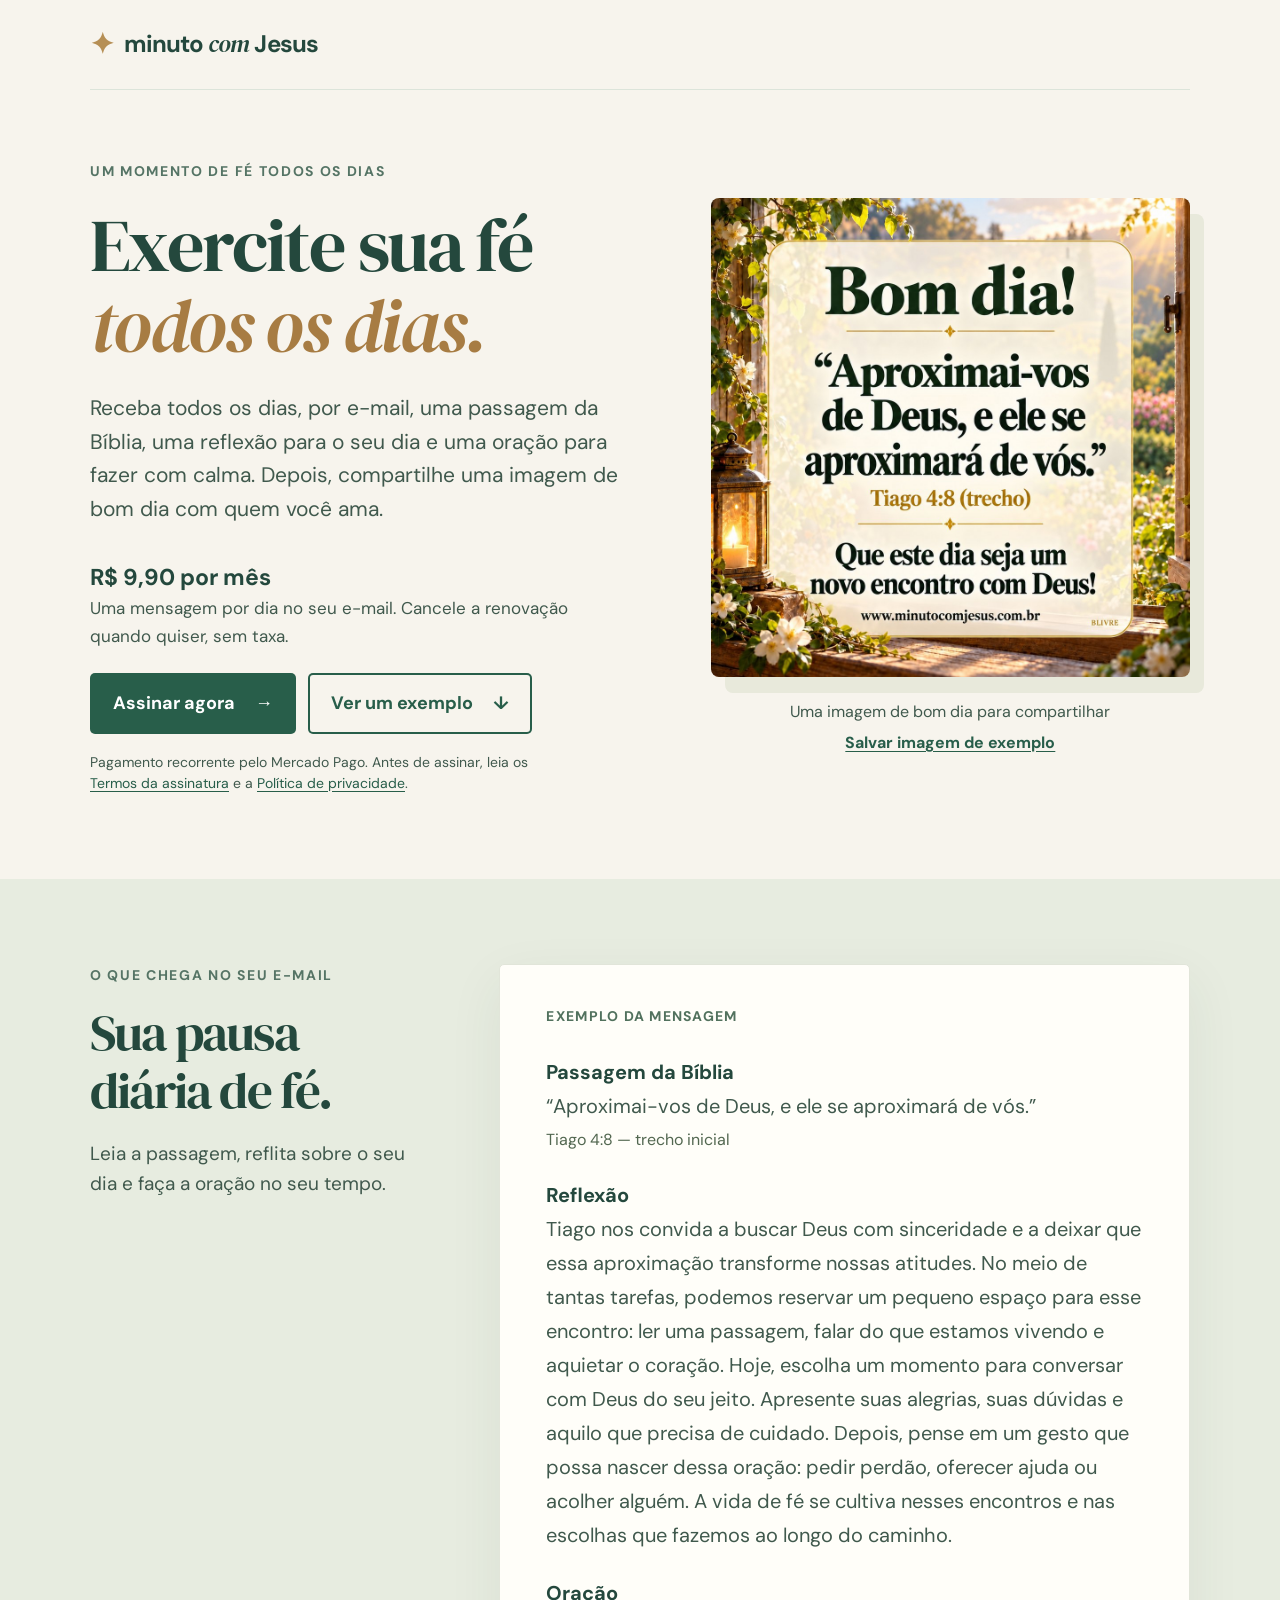
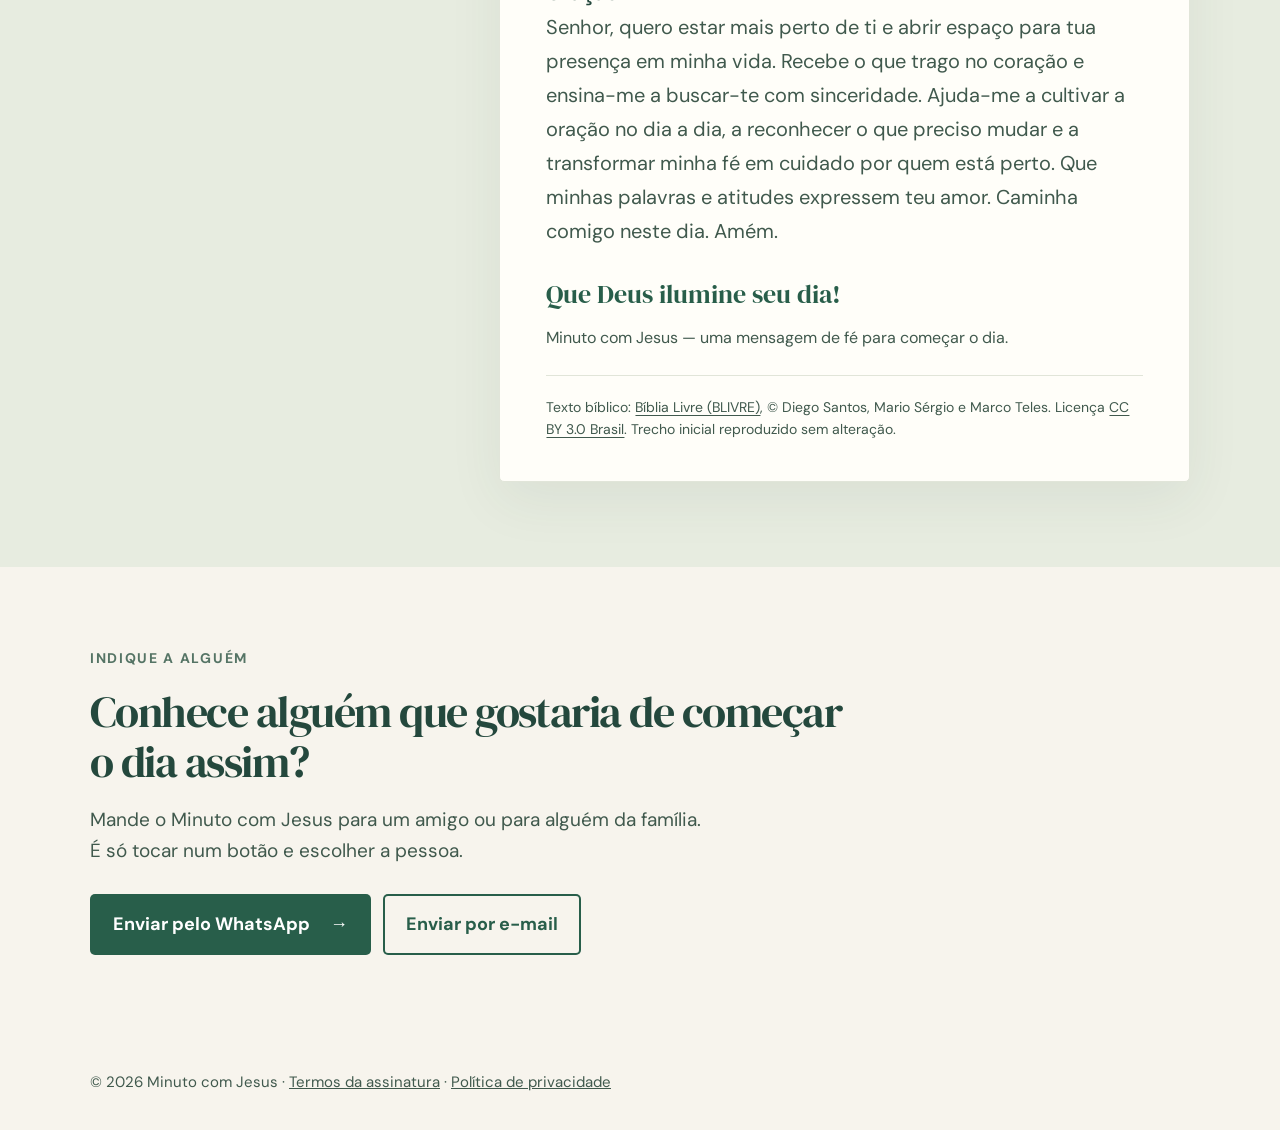
==== commit 2504c216: "Botão de assinar para o endereço novo e seção de indicação, sobre o site atual Refeito sobre a main " ====
--- a/site/index.html
+++ b/site/index.html
@@ -10,7 +10,7 @@
   <meta property="og:description" content="Todos os dias, um momento de fé por e-mail: passagem bíblica, reflexão, oração e imagem de bom dia para compartilhar.">
   <meta property="og:image" content="https://minutocomjesus.com.br/assets/bom-dia-exemplo-tiago-4-8.jpg">
   <title>Minuto com Jesus — exercite sua fé todos os dias</title>
-  <link rel="stylesheet" href="./style.css?v=20261024">
+  <link rel="stylesheet" href="./style.css?v=20261025">
 </head>
 <body>
   <a class="skip" href="#conteudo">Ir para o conteúdo</a>
@@ -39,8 +39,12 @@
 
       <div class="offer">
         <p class="price">R$ 9,90 por mês</p>
-        <p class="availability">As assinaturas estarão disponíveis em breve.</p>
-        <a class="button" href="#exemplo">Ver um exemplo <span aria-hidden="true">↓</span></a>
+        <p class="availability">Uma mensagem por dia no seu e-mail. Cancele a renovação quando quiser, sem taxa.</p>
+        <div class="actions">
+          <a class="button" href="https://assinar.minutocomjesus.com.br/cadastro">Assinar agora <span aria-hidden="true">→</span></a>
+          <a class="button button-secondary" href="#exemplo">Ver um exemplo <span aria-hidden="true">↓</span></a>
+        </div>
+        <p class="fine-print">Pagamento recorrente pelo Mercado Pago. Antes de assinar, leia os <a href="termos.html">Termos da assinatura</a> e a <a href="privacidade.html">Política de privacidade</a>.</p>
       </div>
     </section>
 
@@ -62,6 +66,16 @@
         </article>
       </div>
     </section>
+
+    <section class="share-section wrap" id="indicar" aria-labelledby="indicar-titulo">
+      <p class="eyebrow">INDIQUE A ALGUÉM</p>
+      <h2 id="indicar-titulo">Conhece alguém que gostaria de começar o dia assim?</h2>
+      <p>Mande o Minuto com Jesus para um amigo ou para alguém da família. É só tocar num botão e escolher a pessoa.</p>
+      <div class="actions">
+        <a class="button" href="https://wa.me/?text=Conheci%20o%20Minuto%20com%20Jesus%3A%20todo%20dia%20chega%20no%20e-mail%20uma%20passagem%20da%20B%C3%ADblia%2C%20uma%20reflex%C3%A3o%20curta%20e%20uma%20ora%C3%A7%C3%A3o.%20Achei%20que%20voc%C3%AA%20ia%20gostar%3A%20https%3A//minutocomjesus.com.br/" rel="noopener" target="_blank">Enviar pelo WhatsApp <span aria-hidden="true">→</span></a>
+        <a class="button button-secondary" href="mailto:?subject=Um%20momento%20de%20f%C3%A9%20todos%20os%20dias&amp;body=Conheci%20o%20Minuto%20com%20Jesus%3A%20todo%20dia%20chega%20no%20e-mail%20uma%20passagem%20da%20B%C3%ADblia%2C%20uma%20reflex%C3%A3o%20curta%20e%20uma%20ora%C3%A7%C3%A3o.%20Achei%20que%20voc%C3%AA%20ia%20gostar%3A%20https%3A//minutocomjesus.com.br/">Enviar por e-mail</a>
+      </div>
+    </section>
   </main>
 
   <footer class="footer wrap">
--- a/site/style.css
+++ b/site/style.css
@@ -53,6 +53,11 @@
 .availability { margin: 0 0 23px; color: var(--muted); font-size: 17px; }
 .button { display: inline-flex; align-items: center; gap: 20px; padding: 16px 23px; border-radius: 5px; background: var(--green); color: white; font-size: 18px; font-weight: 700; text-decoration: none; }
 .button:hover, .button:focus-visible { background: #174b38; }
+.actions { display: flex; flex-wrap: wrap; gap: 12px; }
+.button-secondary { background: transparent; color: var(--green); box-shadow: inset 0 0 0 2px var(--green); }
+.button-secondary:hover, .button-secondary:focus-visible { background: #e8e9db; }
+.fine-print { max-width: 460px; margin: 18px 0 0; color: var(--muted); font-size: 14px; line-height: 1.5; }
+.fine-print a { color: var(--green); text-underline-offset: 3px; }
 
 .sample-section { background: var(--sage); padding-block: 85px; }
 .sample-layout { display: grid; grid-template-columns: .65fr 1.35fr; align-items: start; gap: 7%; }
@@ -68,6 +73,9 @@
 .sample-card .sample-source { padding-top: 20px; border-top: 1px solid #e1e5d9; font-size: 14px; line-height: 1.6; }
 .sample-source a { text-underline-offset: 3px; }
 .verse-reference { display: block; margin-top: 3px; color: #526750; font-size: 16px; }
+.share-section { padding-block: 80px; }
+.share-section h2 { max-width: 760px; margin: 18px 0; font-size: clamp(34px, 3.4vw, 46px); line-height: 1.15; }
+.share-section > p:not(.eyebrow) { max-width: 620px; margin: 0 0 28px; color: var(--muted); font-size: 19px; }
 .footer { min-height: 95px; display: flex; align-items: center; color: var(--muted); font-size: 15px; }
 
 @media (max-width: 850px) {
@@ -92,6 +100,8 @@
   .sample-intro h2 { font-size: 42px; }
   .sample-card { padding: 30px 27px; }
   .sample-card p { font-size: 19px; }
+  .share-section { padding-block: 60px; }
+  .share-section h2 { font-size: 34px; }
   .footer { min-height: 75px; }
 }
 @media (prefers-reduced-motion: reduce) {
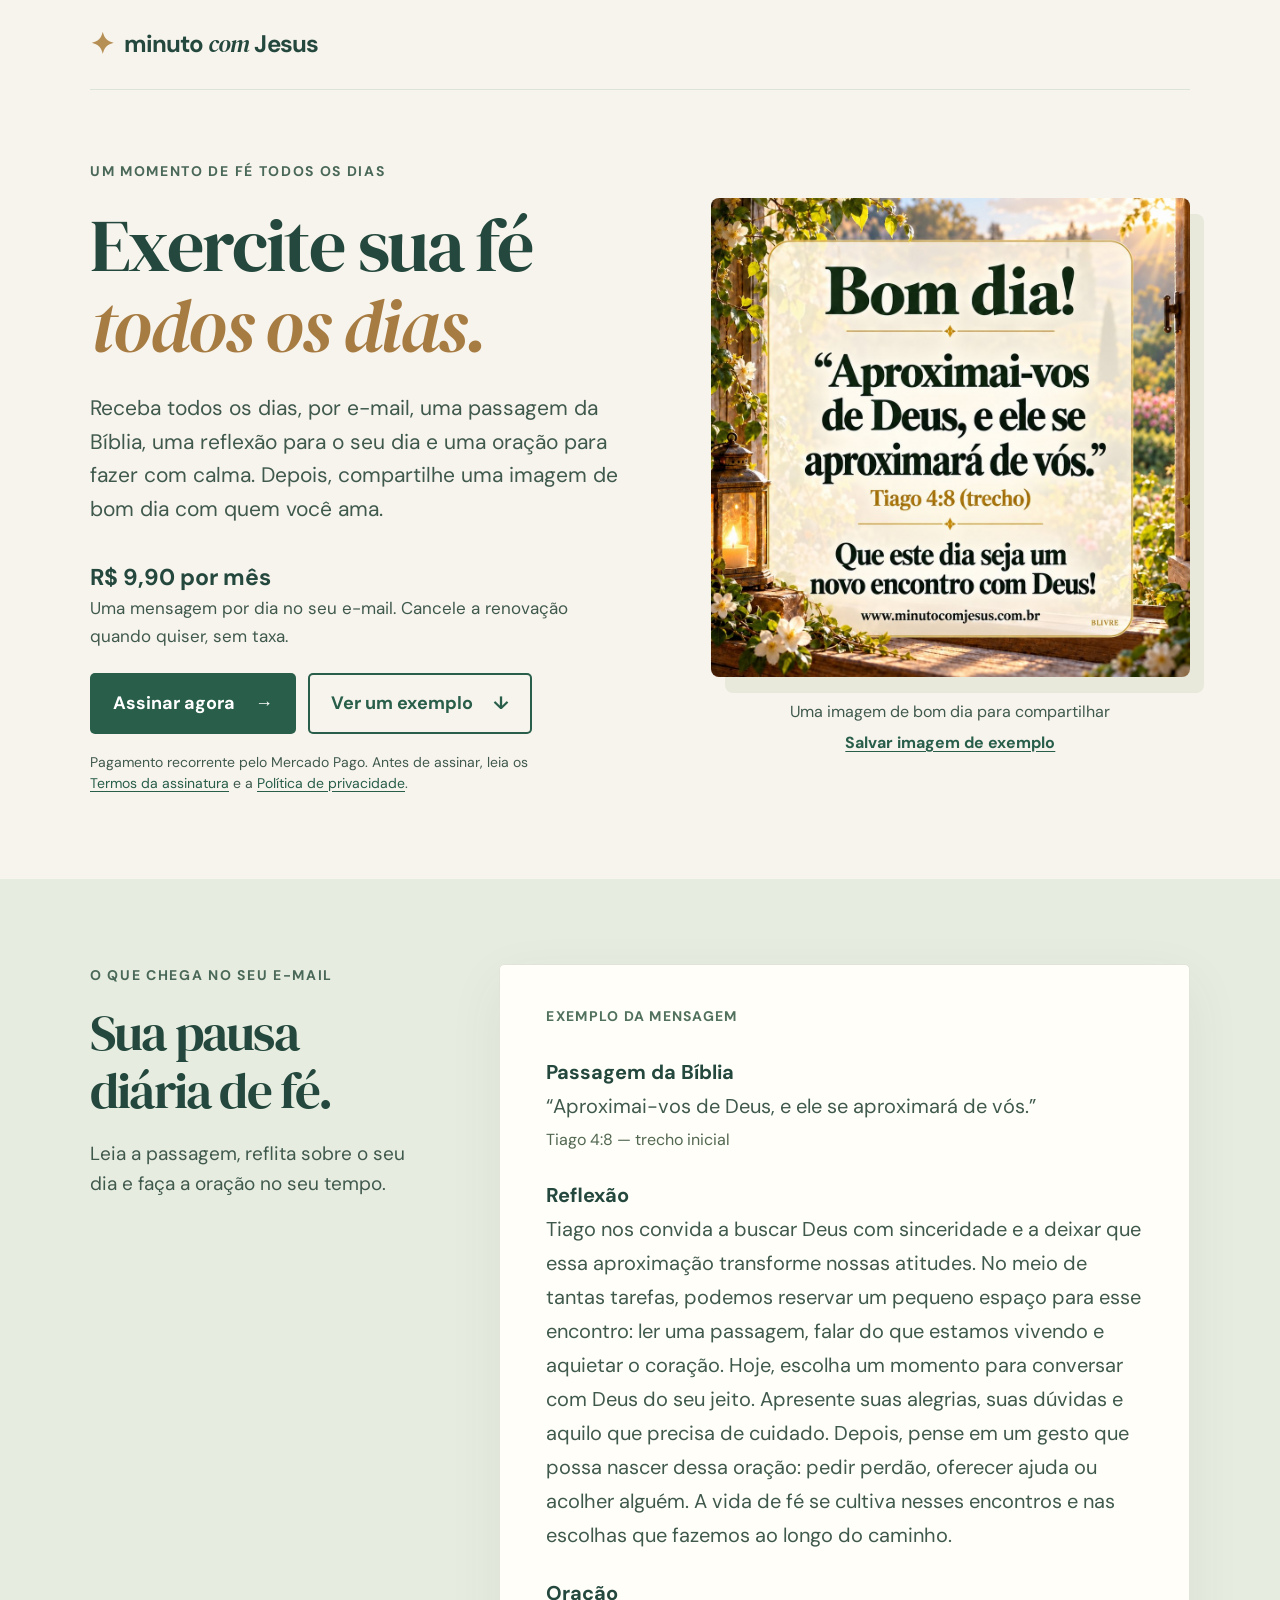
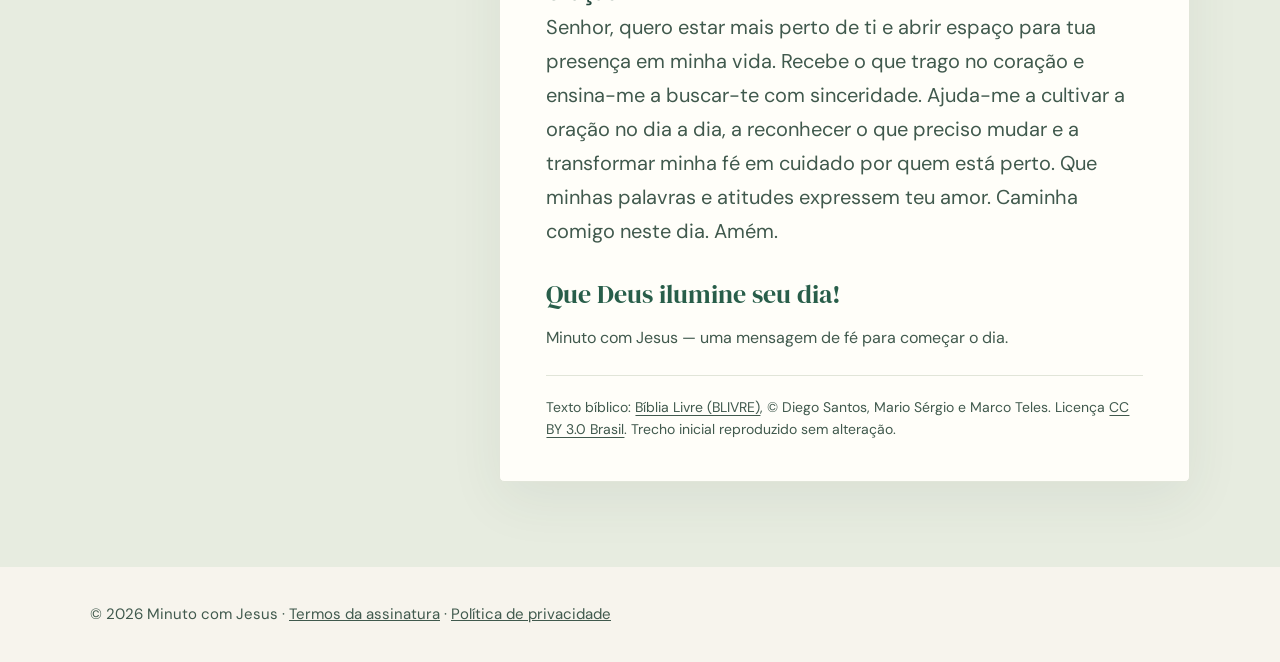
==== commit 7df59ec7: "feat: pacote de abertura sobre a main, sem links de compartilhamento (N02, rascunho) Refaz o PR #6 s" ====
--- a/site/index.html
+++ b/site/index.html
@@ -66,16 +66,6 @@
         </article>
       </div>
     </section>
-
-    <section class="share-section wrap" id="indicar" aria-labelledby="indicar-titulo">
-      <p class="eyebrow">INDIQUE A ALGUÉM</p>
-      <h2 id="indicar-titulo">Conhece alguém que gostaria de começar o dia assim?</h2>
-      <p>Mande o Minuto com Jesus para um amigo ou para alguém da família. É só tocar num botão e escolher a pessoa.</p>
-      <div class="actions">
-        <a class="button" href="https://wa.me/?text=Conheci%20o%20Minuto%20com%20Jesus%3A%20todo%20dia%20chega%20no%20e-mail%20uma%20passagem%20da%20B%C3%ADblia%2C%20uma%20reflex%C3%A3o%20curta%20e%20uma%20ora%C3%A7%C3%A3o.%20Achei%20que%20voc%C3%AA%20ia%20gostar%3A%20https%3A//minutocomjesus.com.br/" rel="noopener" target="_blank">Enviar pelo WhatsApp <span aria-hidden="true">→</span></a>
-        <a class="button button-secondary" href="mailto:?subject=Um%20momento%20de%20f%C3%A9%20todos%20os%20dias&amp;body=Conheci%20o%20Minuto%20com%20Jesus%3A%20todo%20dia%20chega%20no%20e-mail%20uma%20passagem%20da%20B%C3%ADblia%2C%20uma%20reflex%C3%A3o%20curta%20e%20uma%20ora%C3%A7%C3%A3o.%20Achei%20que%20voc%C3%AA%20ia%20gostar%3A%20https%3A//minutocomjesus.com.br/">Enviar por e-mail</a>
-      </div>
-    </section>
   </main>
 
   <footer class="footer wrap">
--- a/site/style.css
+++ b/site/style.css
@@ -39,7 +39,7 @@
   padding-block: 70px 85px;
 }
 .hero-copy { grid-area: copy; align-self: end; }
-.eyebrow { margin: 0; color: #557465; font-size: 14px; font-weight: 700; letter-spacing: .12em; }
+.eyebrow { margin: 0; color: #4a6858; font-size: 14px; font-weight: 700; letter-spacing: .12em; }
 h1, h2 { font-family: "DM Serif Display", Georgia, serif; font-weight: 400; letter-spacing: -.035em; }
 h1 { max-width: 600px; margin: 24px 0 26px; font-size: clamp(58px, 6vw, 74px); line-height: 1.08; }
 h1 em { color: #a77c43; font-weight: 400; }
@@ -73,9 +73,6 @@
 .sample-card .sample-source { padding-top: 20px; border-top: 1px solid #e1e5d9; font-size: 14px; line-height: 1.6; }
 .sample-source a { text-underline-offset: 3px; }
 .verse-reference { display: block; margin-top: 3px; color: #526750; font-size: 16px; }
-.share-section { padding-block: 80px; }
-.share-section h2 { max-width: 760px; margin: 18px 0; font-size: clamp(34px, 3.4vw, 46px); line-height: 1.15; }
-.share-section > p:not(.eyebrow) { max-width: 620px; margin: 0 0 28px; color: var(--muted); font-size: 19px; }
 .footer { min-height: 95px; display: flex; align-items: center; color: var(--muted); font-size: 15px; }
 
 @media (max-width: 850px) {
@@ -100,8 +97,6 @@
   .sample-intro h2 { font-size: 42px; }
   .sample-card { padding: 30px 27px; }
   .sample-card p { font-size: 19px; }
-  .share-section { padding-block: 60px; }
-  .share-section h2 { font-size: 34px; }
   .footer { min-height: 75px; }
 }
 @media (prefers-reduced-motion: reduce) {
